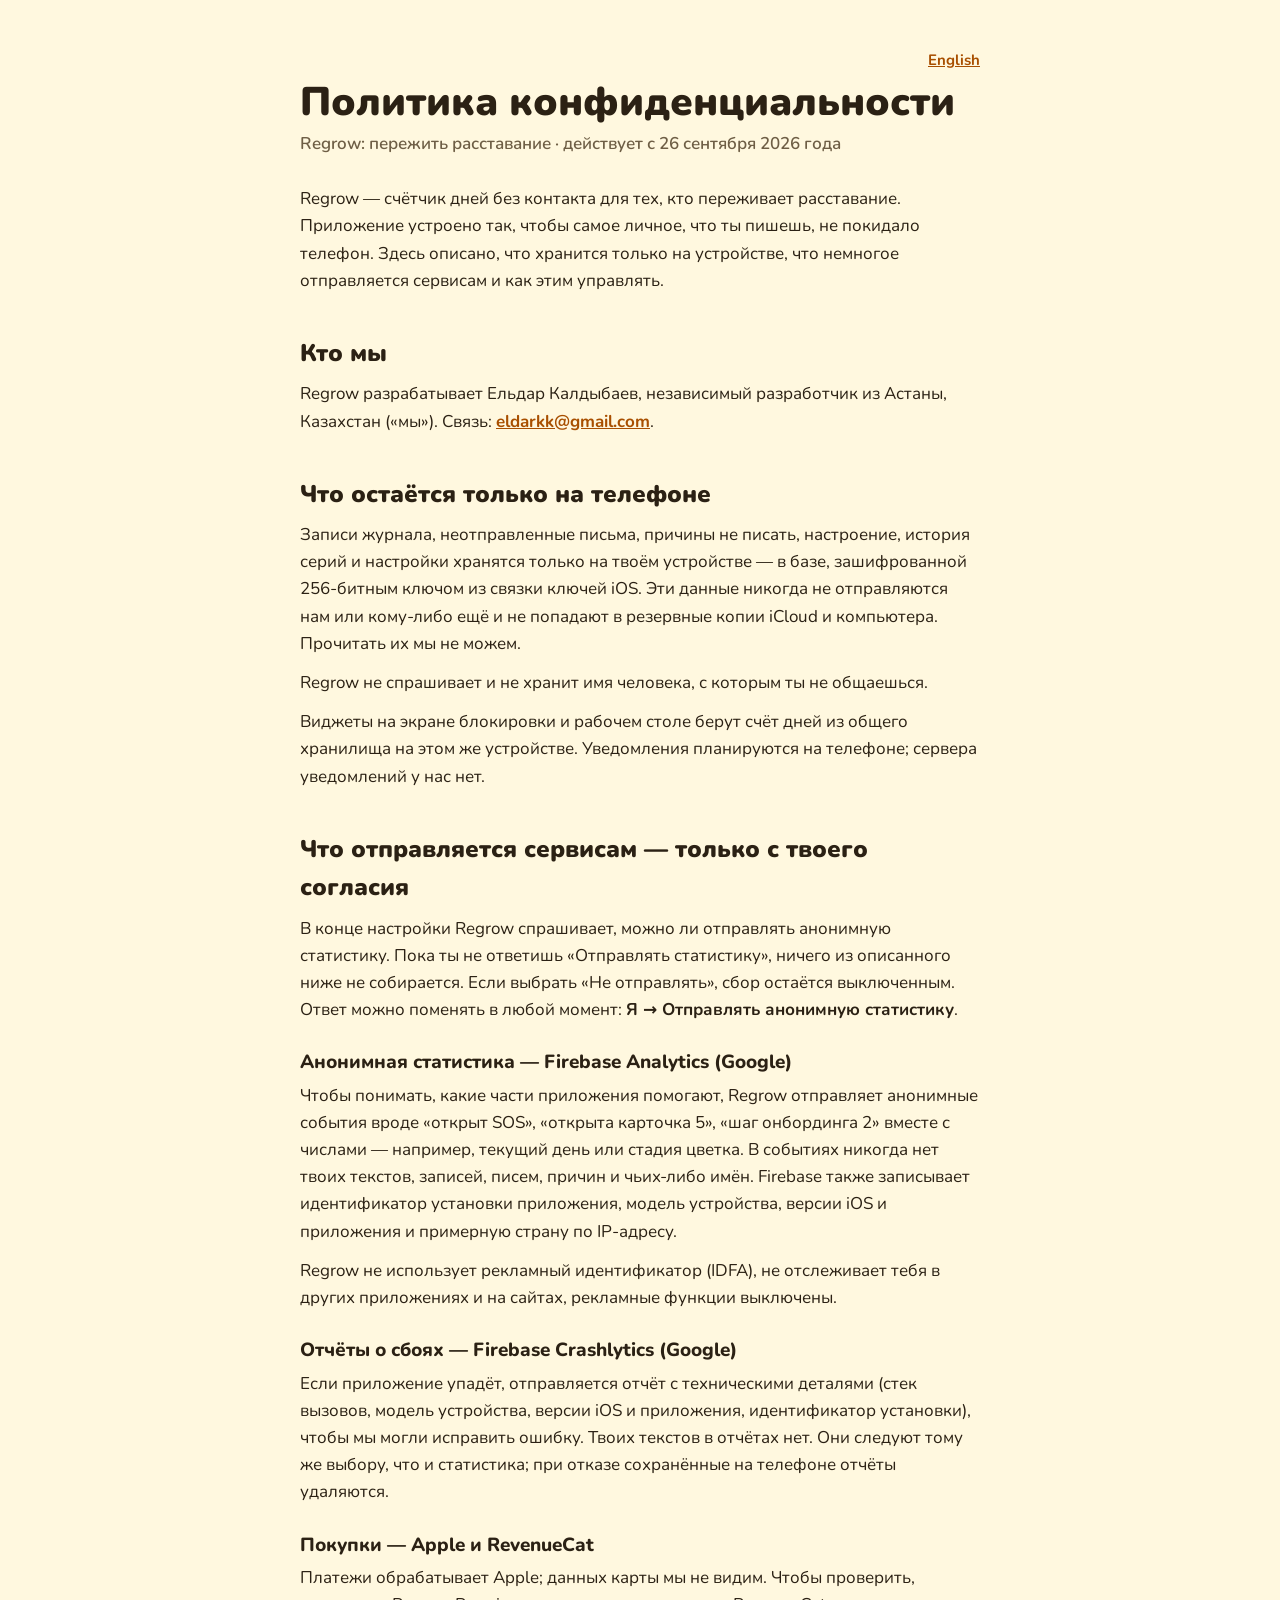
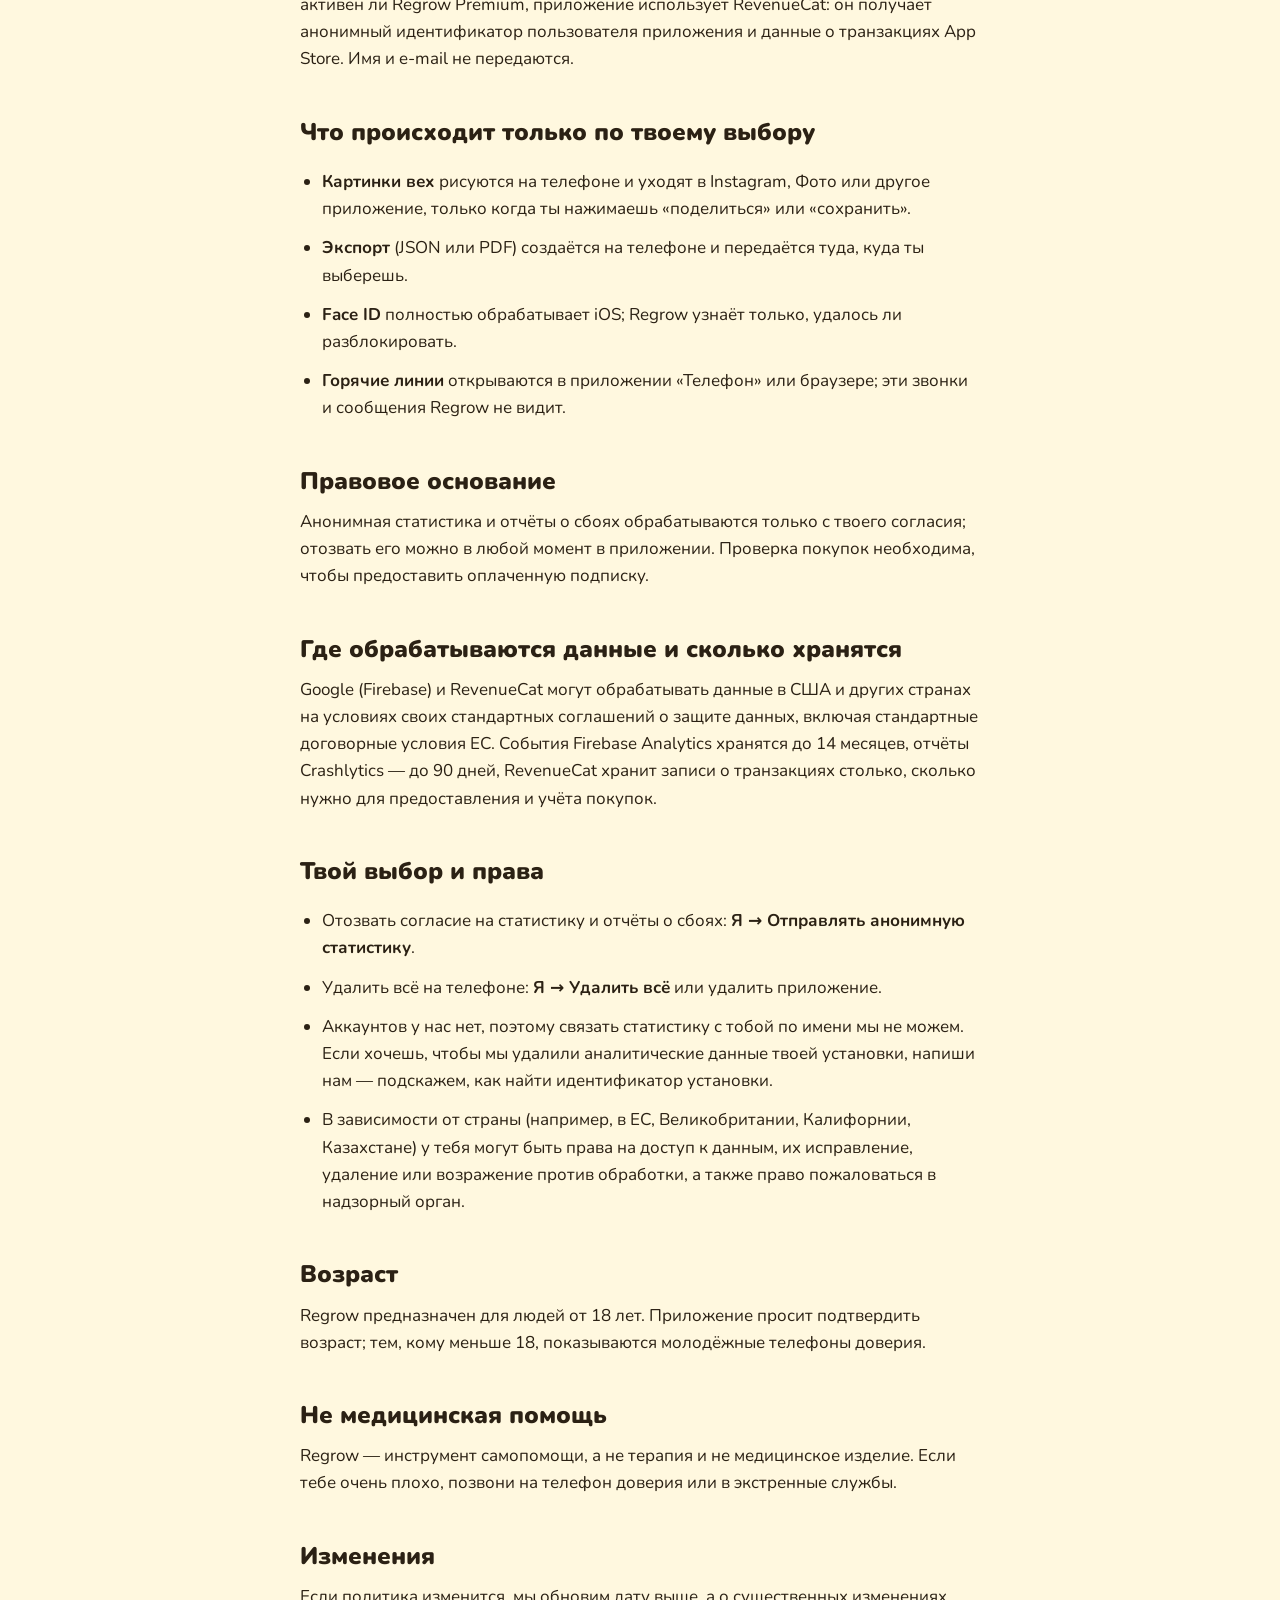
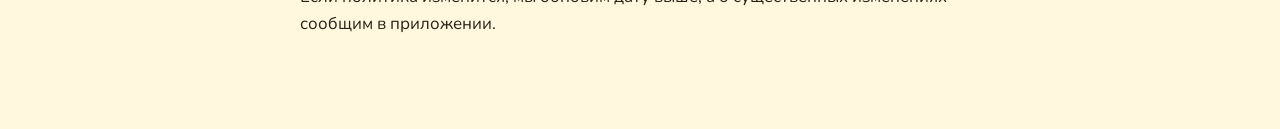
==== privacy-ru.html @ fa697f2e "Regrow: privacy policy and support pages Co-Authored-By: Claude Opus 5.5 <noreply@anthropic.com>" ====
<!doctype html>
<html lang="ru">
<head>
<meta charset="utf-8">
<meta name="viewport" content="width=device-width, initial-scale=1">
<title>Regrow — Политика конфиденциальности</title>
<link rel="stylesheet" href="style.css">
</head>
<body>
<main>
<p class="lang"><a href="privacy.html">English</a></p>
<h1>Политика конфиденциальности</h1>
<p class="meta">Regrow: пережить расставание · действует с 26 сентября 2026 года</p>

<p>Regrow — счётчик дней без контакта для тех, кто переживает расставание. Приложение устроено так, чтобы самое личное, что ты пишешь, не покидало телефон. Здесь описано, что хранится только на устройстве, что немногое отправляется сервисам и как этим управлять.</p>

<h2>Кто мы</h2>
<p>Regrow разрабатывает Ельдар Калдыбаев, независимый разработчик из Астаны, Казахстан («мы»). Связь: <a href="mailto:eldarkk@gmail.com">eldarkk@gmail.com</a>.</p>

<h2>Что остаётся только на телефоне</h2>
<p>Записи журнала, неотправленные письма, причины не писать, настроение, история серий и настройки хранятся только на твоём устройстве — в базе, зашифрованной 256-битным ключом из связки ключей iOS. Эти данные никогда не отправляются нам или кому-либо ещё и не попадают в резервные копии iCloud и компьютера. Прочитать их мы не можем.</p>
<p>Regrow не спрашивает и не хранит имя человека, с которым ты не общаешься.</p>
<p>Виджеты на экране блокировки и рабочем столе берут счёт дней из общего хранилища на этом же устройстве. Уведомления планируются на телефоне; сервера уведомлений у нас нет.</p>

<h2>Что отправляется сервисам — только с твоего согласия</h2>
<p>В конце настройки Regrow спрашивает, можно ли отправлять анонимную статистику. Пока ты не ответишь «Отправлять статистику», ничего из описанного ниже не собирается. Если выбрать «Не отправлять», сбор остаётся выключенным. Ответ можно поменять в любой момент: <em>Я → Отправлять анонимную статистику</em>.</p>
<h3>Анонимная статистика — Firebase Analytics (Google)</h3>
<p>Чтобы понимать, какие части приложения помогают, Regrow отправляет анонимные события вроде «открыт SOS», «открыта карточка 5», «шаг онбординга 2» вместе с числами — например, текущий день или стадия цветка. В событиях никогда нет твоих текстов, записей, писем, причин и чьих-либо имён. Firebase также записывает идентификатор установки приложения, модель устройства, версии iOS и приложения и примерную страну по IP-адресу.</p>
<p>Regrow не использует рекламный идентификатор (IDFA), не отслеживает тебя в других приложениях и на сайтах, рекламные функции выключены.</p>

<h3>Отчёты о сбоях — Firebase Crashlytics (Google)</h3>
<p>Если приложение упадёт, отправляется отчёт с техническими деталями (стек вызовов, модель устройства, версии iOS и приложения, идентификатор установки), чтобы мы могли исправить ошибку. Твоих текстов в отчётах нет. Они следуют тому же выбору, что и статистика; при отказе сохранённые на телефоне отчёты удаляются.</p>

<h3>Покупки — Apple и RevenueCat</h3>
<p>Платежи обрабатывает Apple; данных карты мы не видим. Чтобы проверить, активен ли Regrow Premium, приложение использует RevenueCat: он получает анонимный идентификатор пользователя приложения и данные о транзакциях App Store. Имя и e-mail не передаются.</p>

<h2>Что происходит только по твоему выбору</h2>
<ul>
<li><strong>Картинки вех</strong> рисуются на телефоне и уходят в Instagram, Фото или другое приложение, только когда ты нажимаешь «поделиться» или «сохранить».</li>
<li><strong>Экспорт</strong> (JSON или PDF) создаётся на телефоне и передаётся туда, куда ты выберешь.</li>
<li><strong>Face ID</strong> полностью обрабатывает iOS; Regrow узнаёт только, удалось ли разблокировать.</li>
<li><strong>Горячие линии</strong> открываются в приложении «Телефон» или браузере; эти звонки и сообщения Regrow не видит.</li>
</ul>

<h2>Правовое основание</h2>
<p>Анонимная статистика и отчёты о сбоях обрабатываются только с твоего согласия; отозвать его можно в любой момент в приложении. Проверка покупок необходима, чтобы предоставить оплаченную подписку.</p>

<h2>Где обрабатываются данные и сколько хранятся</h2>
<p>Google (Firebase) и RevenueCat могут обрабатывать данные в США и других странах на условиях своих стандартных соглашений о защите данных, включая стандартные договорные условия ЕС. События Firebase Analytics хранятся до 14 месяцев, отчёты Crashlytics — до 90 дней, RevenueCat хранит записи о транзакциях столько, сколько нужно для предоставления и учёта покупок.</p>

<h2>Твой выбор и права</h2>
<ul>
<li>Отозвать согласие на статистику и отчёты о сбоях: <em>Я → Отправлять анонимную статистику</em>.</li>
<li>Удалить всё на телефоне: <em>Я → Удалить всё</em> или удалить приложение.</li>
<li>Аккаунтов у нас нет, поэтому связать статистику с тобой по имени мы не можем. Если хочешь, чтобы мы удалили аналитические данные твоей установки, напиши нам — подскажем, как найти идентификатор установки.</li>
<li>В зависимости от страны (например, в ЕС, Великобритании, Калифорнии, Казахстане) у тебя могут быть права на доступ к данным, их исправление, удаление или возражение против обработки, а также право пожаловаться в надзорный орган.</li>
</ul>

<h2>Возраст</h2>
<p>Regrow предназначен для людей от 18 лет. Приложение просит подтвердить возраст; тем, кому меньше 18, показываются молодёжные телефоны доверия.</p>

<h2>Не медицинская помощь</h2>
<p>Regrow — инструмент самопомощи, а не терапия и не медицинское изделие. Если тебе очень плохо, позвони на телефон доверия или в экстренные службы.</p>

<h2>Изменения</h2>
<p>Если политика изменится, мы обновим дату выше, а о существенных изменениях сообщим в приложении.</p>
</main>
</body>
</html>
---- style.css ----
/* Страницы Regrow: палитра «Масло и мёд» (design/tokens.json). */
@import url('https://fonts.googleapis.com/css2?family=Nunito:wght@400;600;800;900&display=swap');

:root {
  --bg: #FFF8DF;
  --card: #FFFFFF;
  --tint: #FFEDB0;
  --line: #F0DFA8;
  --shadow: #EFD68A;
  --text: #2B2114;
  --muted: #6E5E45;
  --accent: #A84F00;
}

* { box-sizing: border-box; }

body {
  margin: 0;
  background: var(--bg);
  color: var(--text);
  font: 17px/1.6 'Nunito', system-ui, -apple-system, sans-serif;
  -webkit-font-smoothing: antialiased;
}

main {
  max-width: 720px;
  margin: 0 auto;
  padding: 48px 20px 80px;
}

h1 { font-weight: 900; font-size: 40px; line-height: 1.1; margin: 8px 0 6px; }
h2 { font-weight: 900; font-size: 24px; margin: 40px 0 8px; }
h3 { font-weight: 800; font-size: 19px; margin: 24px 0 4px; }
p, li { margin: 0 0 12px; }
ul { padding-left: 22px; }
a { color: var(--accent); font-weight: 700; }
em { font-style: normal; font-weight: 700; }

.meta { color: var(--muted); font-weight: 600; margin-bottom: 28px; }
.lang { text-align: right; margin: 0; font-size: 15px; }

.card {
  background: var(--card);
  border-radius: 24px;
  padding: 20px 22px;
  margin: 16px 0;
  box-shadow: 0 5px 0 var(--shadow);
}
.card h3 { margin-top: 0; }

.hero {
  display: flex; align-items: center; gap: 18px; margin-bottom: 8px;
}
.hero img { width: 76px; height: 76px; border-radius: 18px; box-shadow: 0 4px 0 var(--shadow); }

@media (max-width: 480px) {
  h1 { font-size: 32px; }
  main { padding-top: 32px; }
}
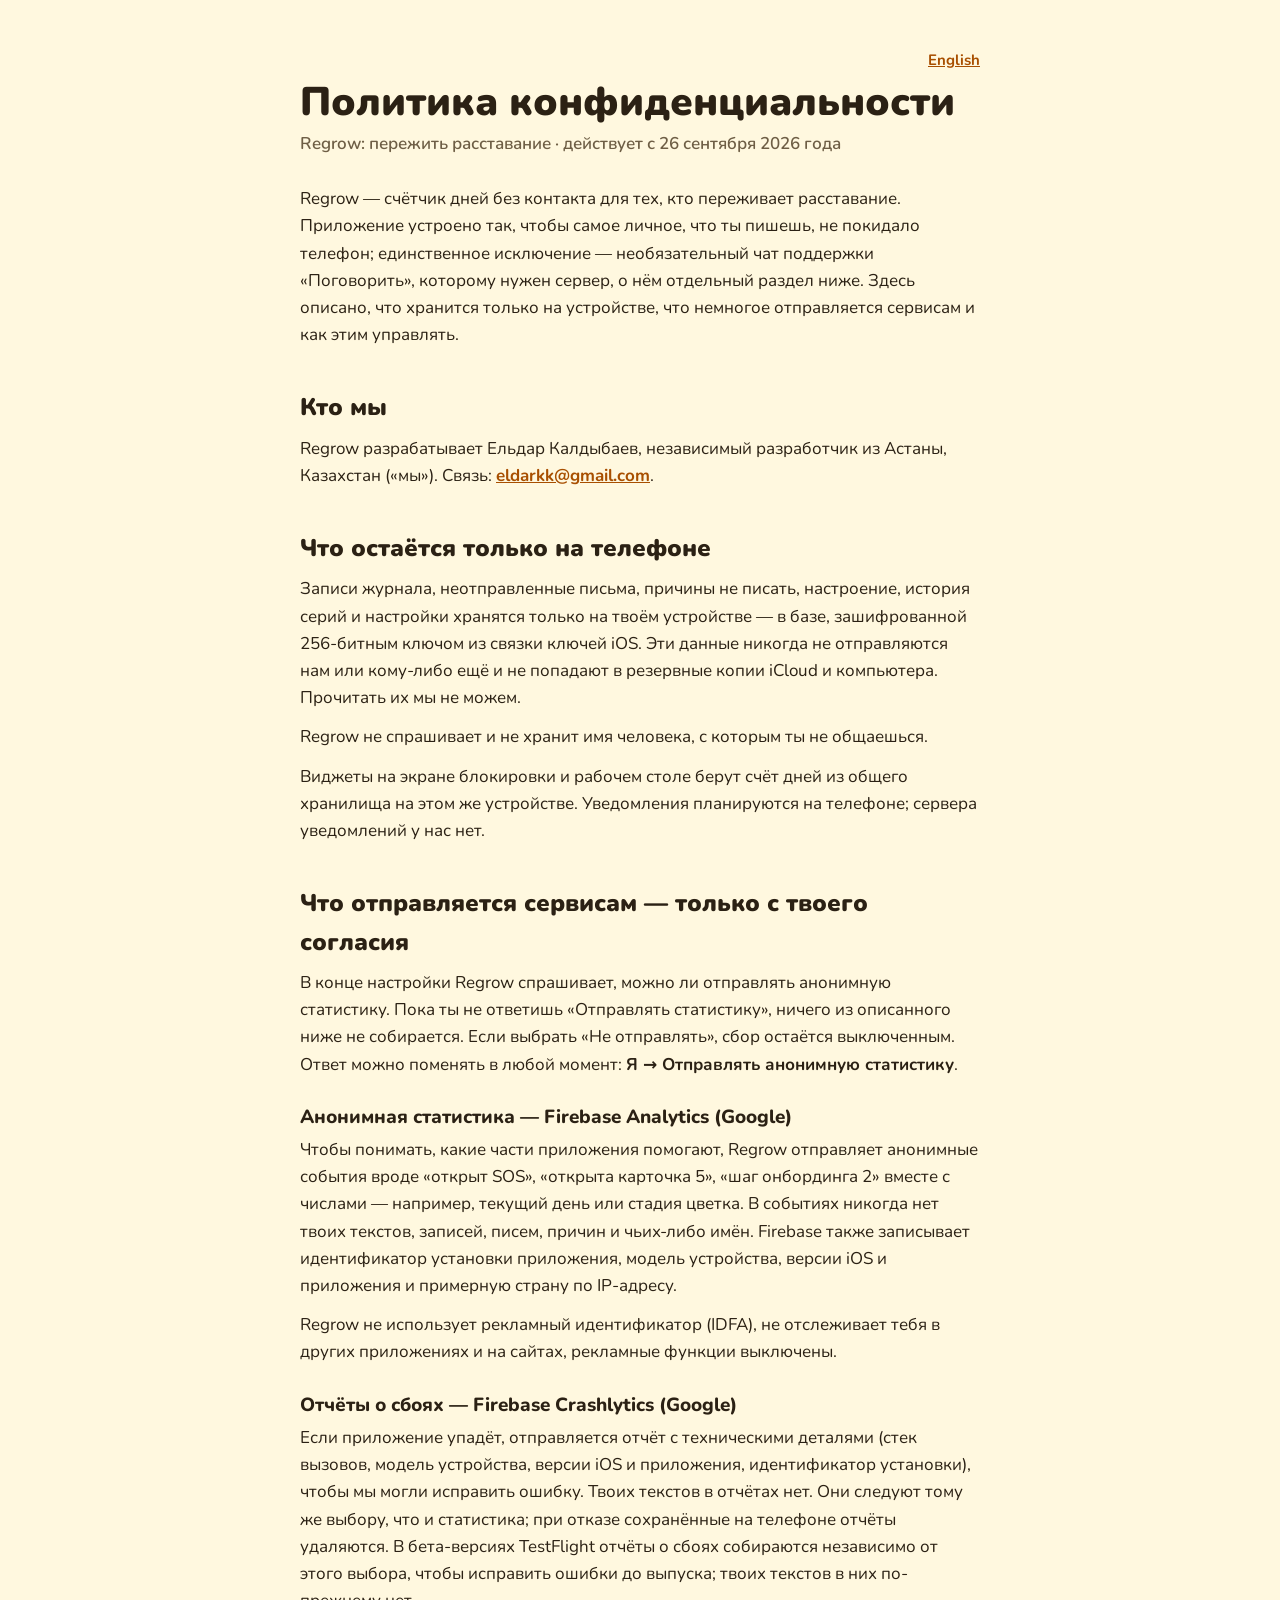
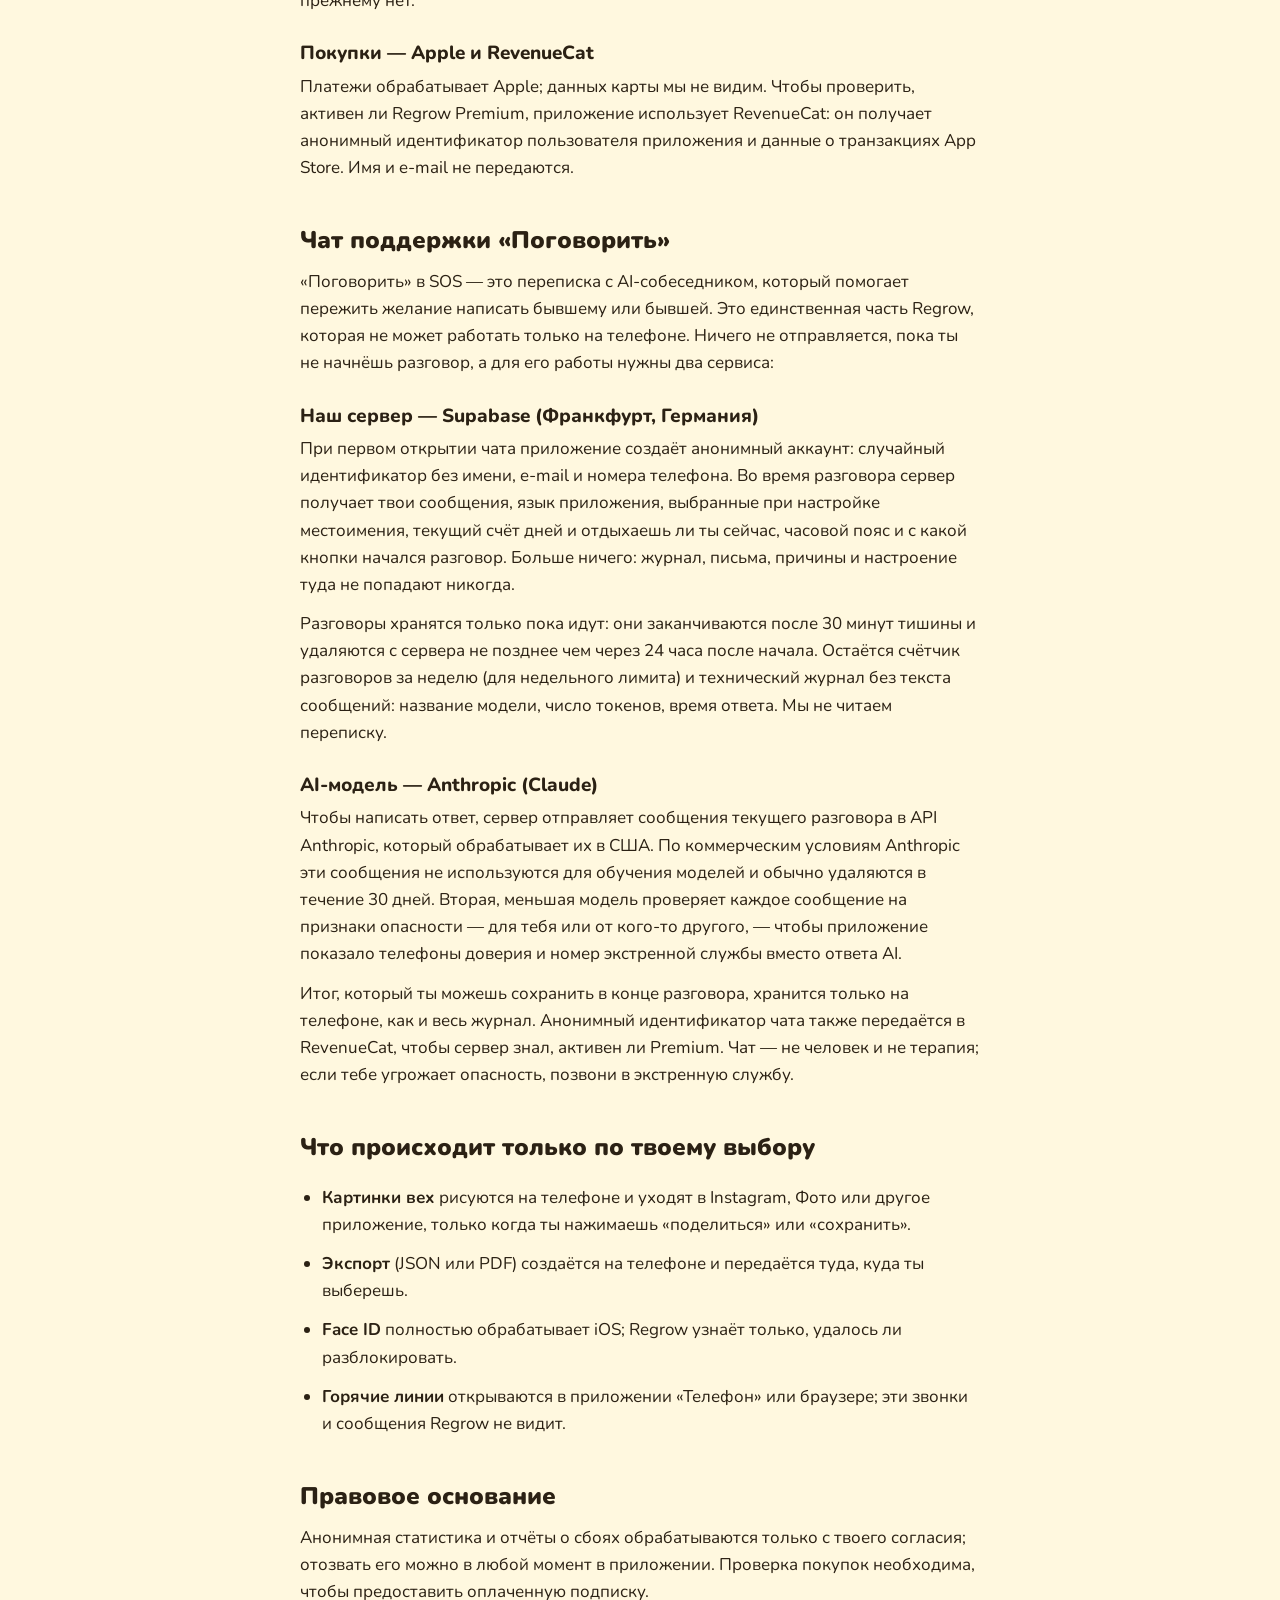
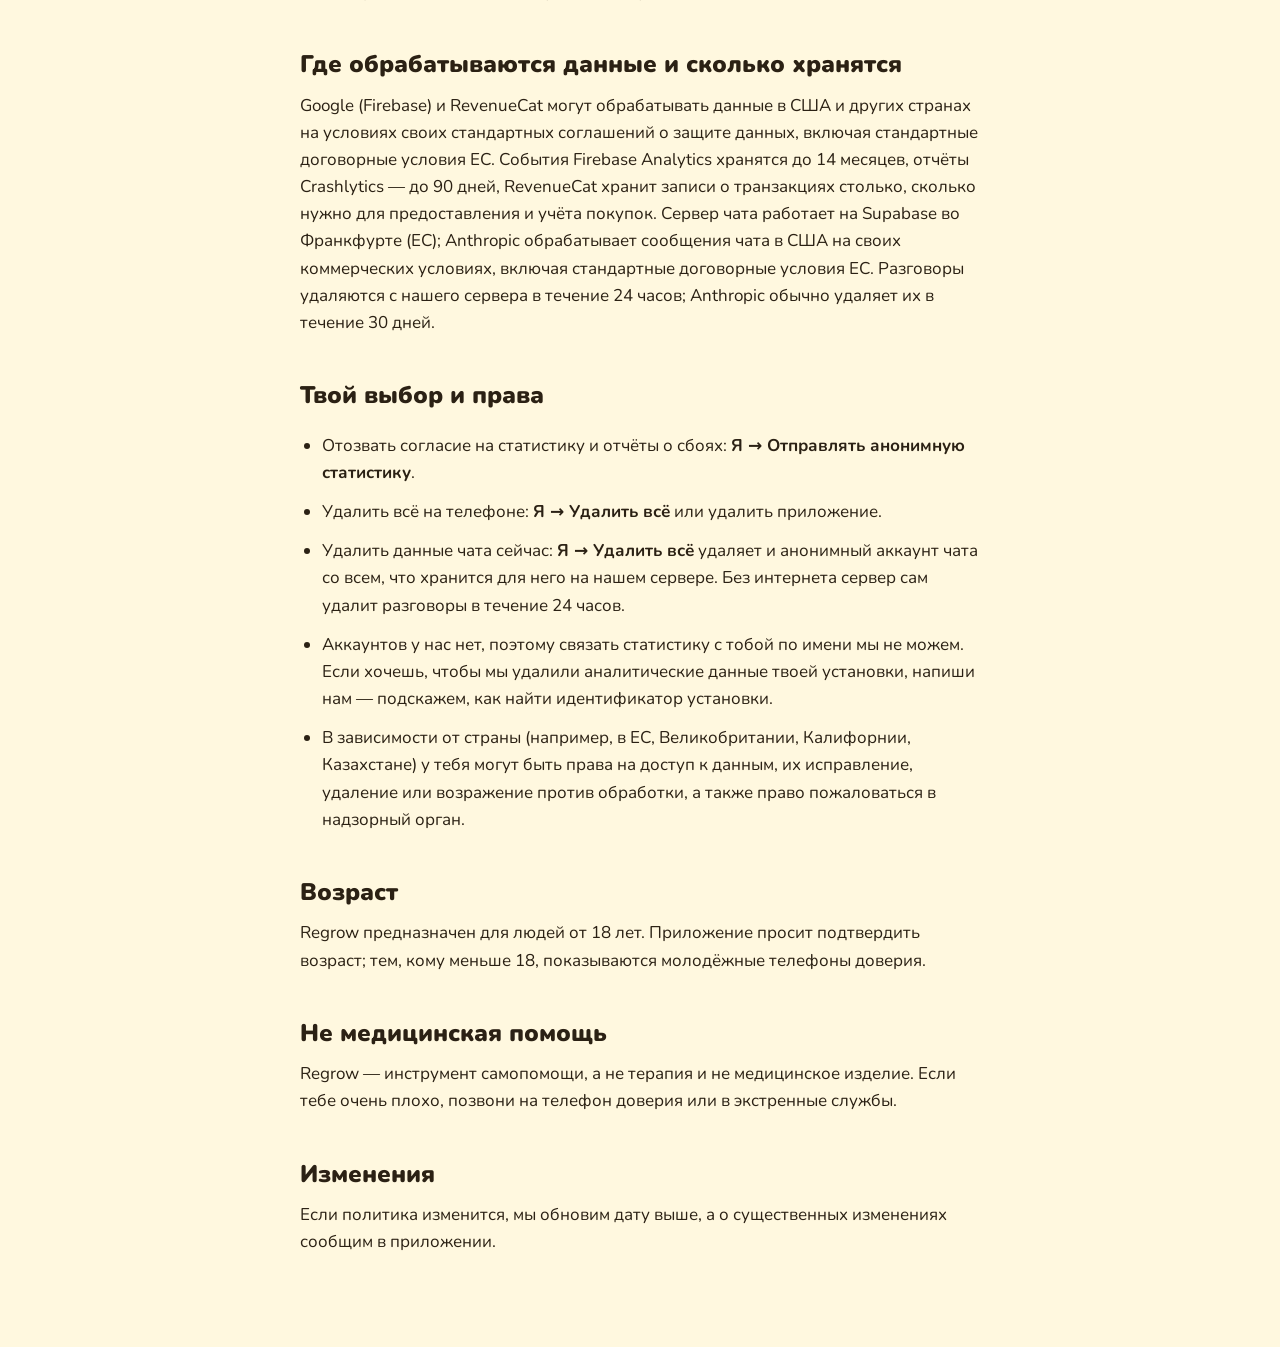
==== commit 79e30f72: "Privacy policy: support chat (Supabase, Anthropic), beta crash reports Co-Authored-By: Claude Fable " ====
--- a/privacy-ru.html
+++ b/privacy-ru.html
@@ -12,7 +12,7 @@
 <h1>Политика конфиденциальности</h1>
 <p class="meta">Regrow: пережить расставание · действует с 26 сентября 2026 года</p>
 
-<p>Regrow — счётчик дней без контакта для тех, кто переживает расставание. Приложение устроено так, чтобы самое личное, что ты пишешь, не покидало телефон. Здесь описано, что хранится только на устройстве, что немногое отправляется сервисам и как этим управлять.</p>
+<p>Regrow — счётчик дней без контакта для тех, кто переживает расставание. Приложение устроено так, чтобы самое личное, что ты пишешь, не покидало телефон; единственное исключение — необязательный чат поддержки «Поговорить», которому нужен сервер, о нём отдельный раздел ниже. Здесь описано, что хранится только на устройстве, что немногое отправляется сервисам и как этим управлять.</p>
 
 <h2>Кто мы</h2>
 <p>Regrow разрабатывает Ельдар Калдыбаев, независимый разработчик из Астаны, Казахстан («мы»). Связь: <a href="mailto:eldarkk@gmail.com">eldarkk@gmail.com</a>.</p>
@@ -29,10 +29,19 @@
 <p>Regrow не использует рекламный идентификатор (IDFA), не отслеживает тебя в других приложениях и на сайтах, рекламные функции выключены.</p>
 
 <h3>Отчёты о сбоях — Firebase Crashlytics (Google)</h3>
-<p>Если приложение упадёт, отправляется отчёт с техническими деталями (стек вызовов, модель устройства, версии iOS и приложения, идентификатор установки), чтобы мы могли исправить ошибку. Твоих текстов в отчётах нет. Они следуют тому же выбору, что и статистика; при отказе сохранённые на телефоне отчёты удаляются.</p>
+<p>Если приложение упадёт, отправляется отчёт с техническими деталями (стек вызовов, модель устройства, версии iOS и приложения, идентификатор установки), чтобы мы могли исправить ошибку. Твоих текстов в отчётах нет. Они следуют тому же выбору, что и статистика; при отказе сохранённые на телефоне отчёты удаляются. В бета-версиях TestFlight отчёты о сбоях собираются независимо от этого выбора, чтобы исправить ошибки до выпуска; твоих текстов в них по-прежнему нет.</p>
 
 <h3>Покупки — Apple и RevenueCat</h3>
 <p>Платежи обрабатывает Apple; данных карты мы не видим. Чтобы проверить, активен ли Regrow Premium, приложение использует RevenueCat: он получает анонимный идентификатор пользователя приложения и данные о транзакциях App Store. Имя и e-mail не передаются.</p>
+
+<h2>Чат поддержки «Поговорить»</h2>
+<p>«Поговорить» в SOS — это переписка с AI-собеседником, который помогает пережить желание написать бывшему или бывшей. Это единственная часть Regrow, которая не может работать только на телефоне. Ничего не отправляется, пока ты не начнёшь разговор, а для его работы нужны два сервиса:</p>
+<h3>Наш сервер — Supabase (Франкфурт, Германия)</h3>
+<p>При первом открытии чата приложение создаёт анонимный аккаунт: случайный идентификатор без имени, e-mail и номера телефона. Во время разговора сервер получает твои сообщения, язык приложения, выбранные при настройке местоимения, текущий счёт дней и отдыхаешь ли ты сейчас, часовой пояс и с какой кнопки начался разговор. Больше ничего: журнал, письма, причины и настроение туда не попадают никогда.</p>
+<p>Разговоры хранятся только пока идут: они заканчиваются после 30 минут тишины и удаляются с сервера не позднее чем через 24 часа после начала. Остаётся счётчик разговоров за неделю (для недельного лимита) и технический журнал без текста сообщений: название модели, число токенов, время ответа. Мы не читаем переписку.</p>
+<h3>AI-модель — Anthropic (Claude)</h3>
+<p>Чтобы написать ответ, сервер отправляет сообщения текущего разговора в API Anthropic, который обрабатывает их в США. По коммерческим условиям Anthropic эти сообщения не используются для обучения моделей и обычно удаляются в течение 30 дней. Вторая, меньшая модель проверяет каждое сообщение на признаки опасности — для тебя или от кого-то другого, — чтобы приложение показало телефоны доверия и номер экстренной службы вместо ответа AI.</p>
+<p>Итог, который ты можешь сохранить в конце разговора, хранится только на телефоне, как и весь журнал. Анонимный идентификатор чата также передаётся в RevenueCat, чтобы сервер знал, активен ли Premium. Чат — не человек и не терапия; если тебе угрожает опасность, позвони в экстренную службу.</p>
 
 <h2>Что происходит только по твоему выбору</h2>
 <ul>
@@ -46,12 +55,13 @@
 <p>Анонимная статистика и отчёты о сбоях обрабатываются только с твоего согласия; отозвать его можно в любой момент в приложении. Проверка покупок необходима, чтобы предоставить оплаченную подписку.</p>
 
 <h2>Где обрабатываются данные и сколько хранятся</h2>
-<p>Google (Firebase) и RevenueCat могут обрабатывать данные в США и других странах на условиях своих стандартных соглашений о защите данных, включая стандартные договорные условия ЕС. События Firebase Analytics хранятся до 14 месяцев, отчёты Crashlytics — до 90 дней, RevenueCat хранит записи о транзакциях столько, сколько нужно для предоставления и учёта покупок.</p>
+<p>Google (Firebase) и RevenueCat могут обрабатывать данные в США и других странах на условиях своих стандартных соглашений о защите данных, включая стандартные договорные условия ЕС. События Firebase Analytics хранятся до 14 месяцев, отчёты Crashlytics — до 90 дней, RevenueCat хранит записи о транзакциях столько, сколько нужно для предоставления и учёта покупок. Сервер чата работает на Supabase во Франкфурте (ЕС); Anthropic обрабатывает сообщения чата в США на своих коммерческих условиях, включая стандартные договорные условия ЕС. Разговоры удаляются с нашего сервера в течение 24 часов; Anthropic обычно удаляет их в течение 30 дней.</p>
 
 <h2>Твой выбор и права</h2>
 <ul>
 <li>Отозвать согласие на статистику и отчёты о сбоях: <em>Я → Отправлять анонимную статистику</em>.</li>
 <li>Удалить всё на телефоне: <em>Я → Удалить всё</em> или удалить приложение.</li>
+<li>Удалить данные чата сейчас: <em>Я → Удалить всё</em> удаляет и анонимный аккаунт чата со всем, что хранится для него на нашем сервере. Без интернета сервер сам удалит разговоры в течение 24 часов.</li>
 <li>Аккаунтов у нас нет, поэтому связать статистику с тобой по имени мы не можем. Если хочешь, чтобы мы удалили аналитические данные твоей установки, напиши нам — подскажем, как найти идентификатор установки.</li>
 <li>В зависимости от страны (например, в ЕС, Великобритании, Калифорнии, Казахстане) у тебя могут быть права на доступ к данным, их исправление, удаление или возражение против обработки, а также право пожаловаться в надзорный орган.</li>
 </ul>
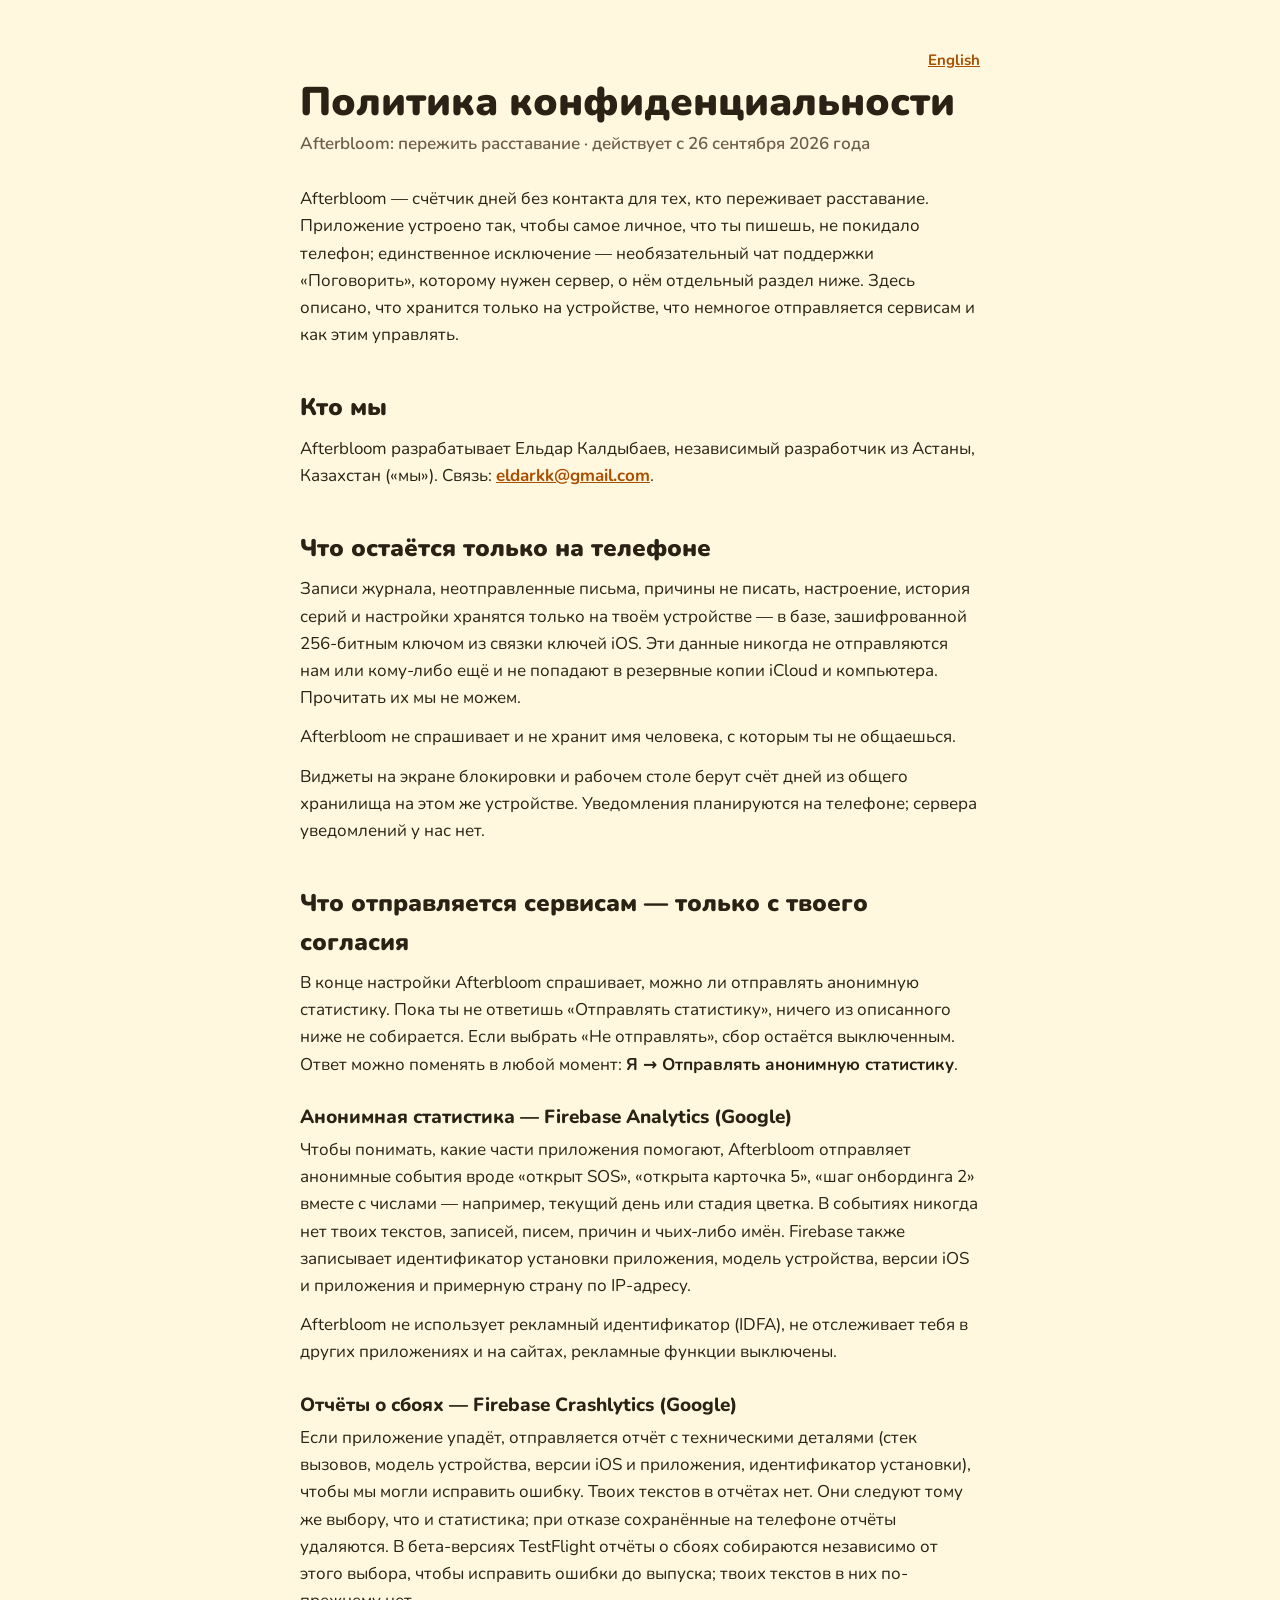
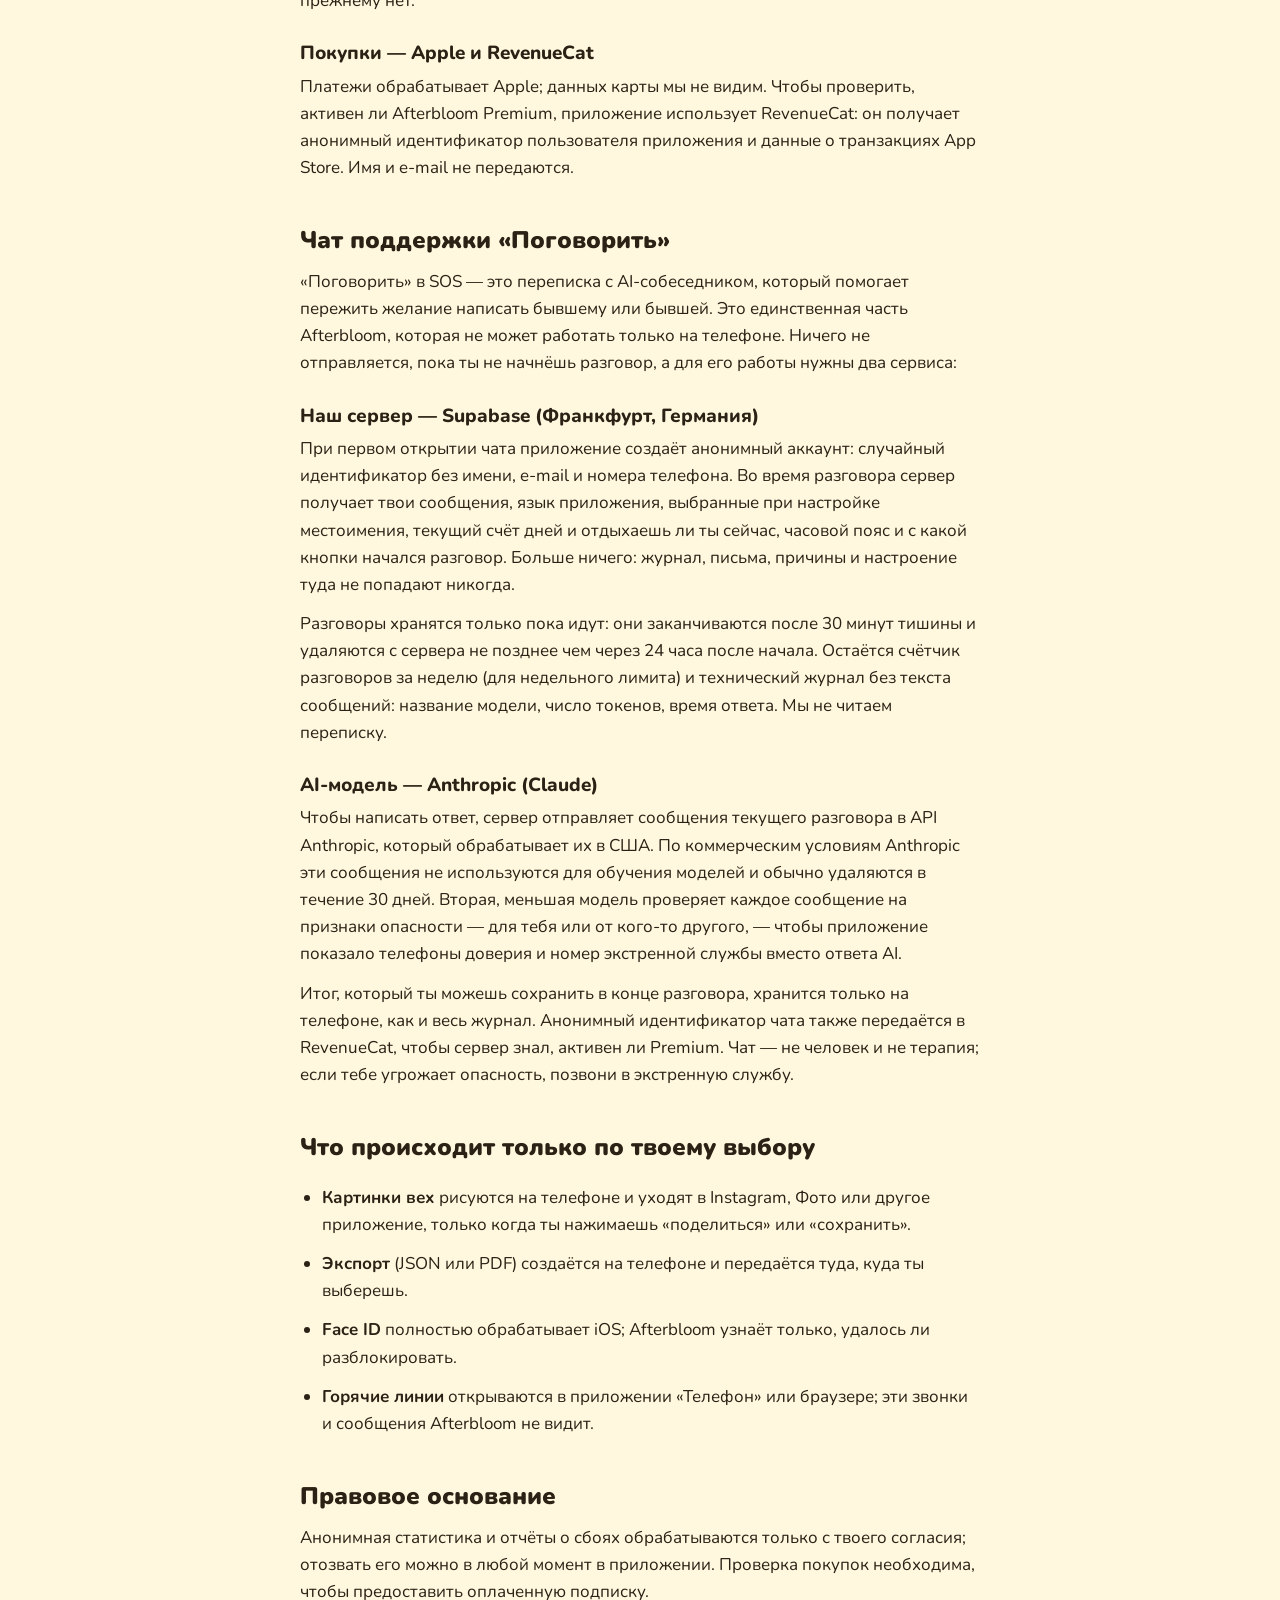
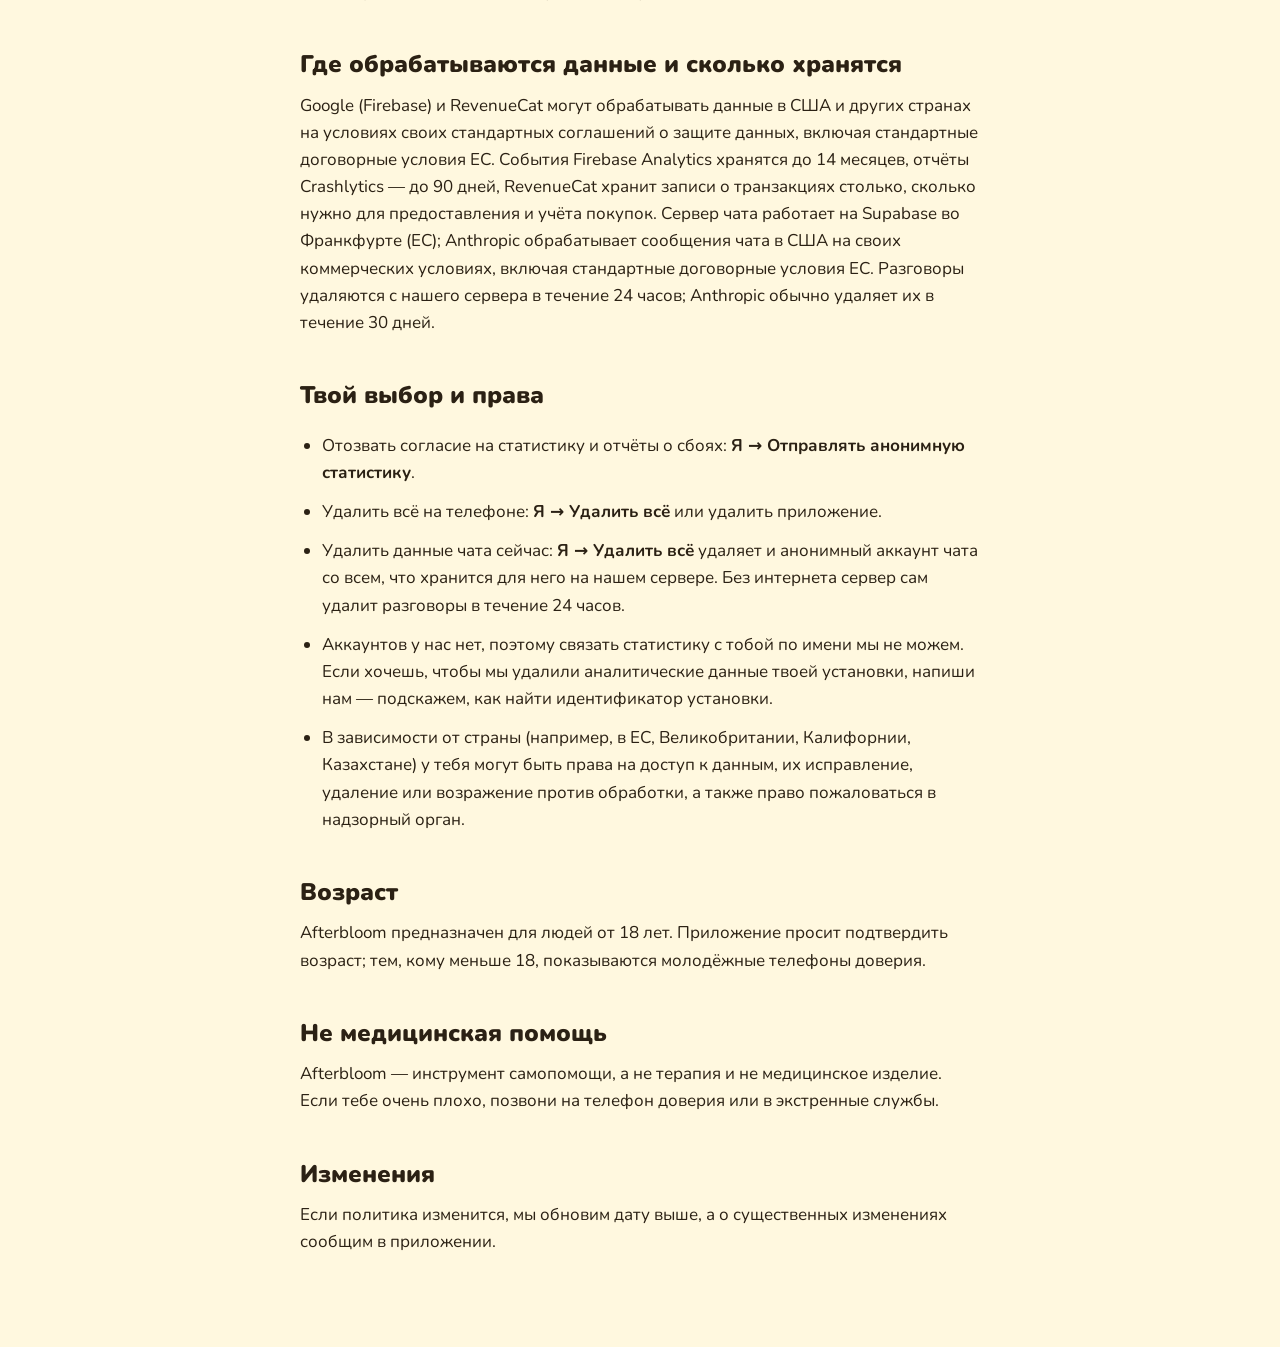
==== commit 024bce86: "Rename Regrow to Afterbloom Co-Authored-By: Claude Opus 5.5 <noreply@anthropic.com>" ====
--- a/privacy-ru.html
+++ b/privacy-ru.html
@@ -3,39 +3,39 @@
 <head>
 <meta charset="utf-8">
 <meta name="viewport" content="width=device-width, initial-scale=1">
-<title>Regrow — Политика конфиденциальности</title>
+<title>Afterbloom — Политика конфиденциальности</title>
 <link rel="stylesheet" href="style.css">
 </head>
 <body>
 <main>
 <p class="lang"><a href="privacy.html">English</a></p>
 <h1>Политика конфиденциальности</h1>
-<p class="meta">Regrow: пережить расставание · действует с 26 сентября 2026 года</p>
+<p class="meta">Afterbloom: пережить расставание · действует с 26 сентября 2026 года</p>
 
-<p>Regrow — счётчик дней без контакта для тех, кто переживает расставание. Приложение устроено так, чтобы самое личное, что ты пишешь, не покидало телефон; единственное исключение — необязательный чат поддержки «Поговорить», которому нужен сервер, о нём отдельный раздел ниже. Здесь описано, что хранится только на устройстве, что немногое отправляется сервисам и как этим управлять.</p>
+<p>Afterbloom — счётчик дней без контакта для тех, кто переживает расставание. Приложение устроено так, чтобы самое личное, что ты пишешь, не покидало телефон; единственное исключение — необязательный чат поддержки «Поговорить», которому нужен сервер, о нём отдельный раздел ниже. Здесь описано, что хранится только на устройстве, что немногое отправляется сервисам и как этим управлять.</p>
 
 <h2>Кто мы</h2>
-<p>Regrow разрабатывает Ельдар Калдыбаев, независимый разработчик из Астаны, Казахстан («мы»). Связь: <a href="mailto:eldarkk@gmail.com">eldarkk@gmail.com</a>.</p>
+<p>Afterbloom разрабатывает Ельдар Калдыбаев, независимый разработчик из Астаны, Казахстан («мы»). Связь: <a href="mailto:eldarkk@gmail.com">eldarkk@gmail.com</a>.</p>
 
 <h2>Что остаётся только на телефоне</h2>
 <p>Записи журнала, неотправленные письма, причины не писать, настроение, история серий и настройки хранятся только на твоём устройстве — в базе, зашифрованной 256-битным ключом из связки ключей iOS. Эти данные никогда не отправляются нам или кому-либо ещё и не попадают в резервные копии iCloud и компьютера. Прочитать их мы не можем.</p>
-<p>Regrow не спрашивает и не хранит имя человека, с которым ты не общаешься.</p>
+<p>Afterbloom не спрашивает и не хранит имя человека, с которым ты не общаешься.</p>
 <p>Виджеты на экране блокировки и рабочем столе берут счёт дней из общего хранилища на этом же устройстве. Уведомления планируются на телефоне; сервера уведомлений у нас нет.</p>
 
 <h2>Что отправляется сервисам — только с твоего согласия</h2>
-<p>В конце настройки Regrow спрашивает, можно ли отправлять анонимную статистику. Пока ты не ответишь «Отправлять статистику», ничего из описанного ниже не собирается. Если выбрать «Не отправлять», сбор остаётся выключенным. Ответ можно поменять в любой момент: <em>Я → Отправлять анонимную статистику</em>.</p>
+<p>В конце настройки Afterbloom спрашивает, можно ли отправлять анонимную статистику. Пока ты не ответишь «Отправлять статистику», ничего из описанного ниже не собирается. Если выбрать «Не отправлять», сбор остаётся выключенным. Ответ можно поменять в любой момент: <em>Я → Отправлять анонимную статистику</em>.</p>
 <h3>Анонимная статистика — Firebase Analytics (Google)</h3>
-<p>Чтобы понимать, какие части приложения помогают, Regrow отправляет анонимные события вроде «открыт SOS», «открыта карточка 5», «шаг онбординга 2» вместе с числами — например, текущий день или стадия цветка. В событиях никогда нет твоих текстов, записей, писем, причин и чьих-либо имён. Firebase также записывает идентификатор установки приложения, модель устройства, версии iOS и приложения и примерную страну по IP-адресу.</p>
-<p>Regrow не использует рекламный идентификатор (IDFA), не отслеживает тебя в других приложениях и на сайтах, рекламные функции выключены.</p>
+<p>Чтобы понимать, какие части приложения помогают, Afterbloom отправляет анонимные события вроде «открыт SOS», «открыта карточка 5», «шаг онбординга 2» вместе с числами — например, текущий день или стадия цветка. В событиях никогда нет твоих текстов, записей, писем, причин и чьих-либо имён. Firebase также записывает идентификатор установки приложения, модель устройства, версии iOS и приложения и примерную страну по IP-адресу.</p>
+<p>Afterbloom не использует рекламный идентификатор (IDFA), не отслеживает тебя в других приложениях и на сайтах, рекламные функции выключены.</p>
 
 <h3>Отчёты о сбоях — Firebase Crashlytics (Google)</h3>
 <p>Если приложение упадёт, отправляется отчёт с техническими деталями (стек вызовов, модель устройства, версии iOS и приложения, идентификатор установки), чтобы мы могли исправить ошибку. Твоих текстов в отчётах нет. Они следуют тому же выбору, что и статистика; при отказе сохранённые на телефоне отчёты удаляются. В бета-версиях TestFlight отчёты о сбоях собираются независимо от этого выбора, чтобы исправить ошибки до выпуска; твоих текстов в них по-прежнему нет.</p>
 
 <h3>Покупки — Apple и RevenueCat</h3>
-<p>Платежи обрабатывает Apple; данных карты мы не видим. Чтобы проверить, активен ли Regrow Premium, приложение использует RevenueCat: он получает анонимный идентификатор пользователя приложения и данные о транзакциях App Store. Имя и e-mail не передаются.</p>
+<p>Платежи обрабатывает Apple; данных карты мы не видим. Чтобы проверить, активен ли Afterbloom Premium, приложение использует RevenueCat: он получает анонимный идентификатор пользователя приложения и данные о транзакциях App Store. Имя и e-mail не передаются.</p>
 
 <h2>Чат поддержки «Поговорить»</h2>
-<p>«Поговорить» в SOS — это переписка с AI-собеседником, который помогает пережить желание написать бывшему или бывшей. Это единственная часть Regrow, которая не может работать только на телефоне. Ничего не отправляется, пока ты не начнёшь разговор, а для его работы нужны два сервиса:</p>
+<p>«Поговорить» в SOS — это переписка с AI-собеседником, который помогает пережить желание написать бывшему или бывшей. Это единственная часть Afterbloom, которая не может работать только на телефоне. Ничего не отправляется, пока ты не начнёшь разговор, а для его работы нужны два сервиса:</p>
 <h3>Наш сервер — Supabase (Франкфурт, Германия)</h3>
 <p>При первом открытии чата приложение создаёт анонимный аккаунт: случайный идентификатор без имени, e-mail и номера телефона. Во время разговора сервер получает твои сообщения, язык приложения, выбранные при настройке местоимения, текущий счёт дней и отдыхаешь ли ты сейчас, часовой пояс и с какой кнопки начался разговор. Больше ничего: журнал, письма, причины и настроение туда не попадают никогда.</p>
 <p>Разговоры хранятся только пока идут: они заканчиваются после 30 минут тишины и удаляются с сервера не позднее чем через 24 часа после начала. Остаётся счётчик разговоров за неделю (для недельного лимита) и технический журнал без текста сообщений: название модели, число токенов, время ответа. Мы не читаем переписку.</p>
@@ -47,8 +47,8 @@
 <ul>
 <li><strong>Картинки вех</strong> рисуются на телефоне и уходят в Instagram, Фото или другое приложение, только когда ты нажимаешь «поделиться» или «сохранить».</li>
 <li><strong>Экспорт</strong> (JSON или PDF) создаётся на телефоне и передаётся туда, куда ты выберешь.</li>
-<li><strong>Face ID</strong> полностью обрабатывает iOS; Regrow узнаёт только, удалось ли разблокировать.</li>
-<li><strong>Горячие линии</strong> открываются в приложении «Телефон» или браузере; эти звонки и сообщения Regrow не видит.</li>
+<li><strong>Face ID</strong> полностью обрабатывает iOS; Afterbloom узнаёт только, удалось ли разблокировать.</li>
+<li><strong>Горячие линии</strong> открываются в приложении «Телефон» или браузере; эти звонки и сообщения Afterbloom не видит.</li>
 </ul>
 
 <h2>Правовое основание</h2>
@@ -67,10 +67,10 @@
 </ul>
 
 <h2>Возраст</h2>
-<p>Regrow предназначен для людей от 18 лет. Приложение просит подтвердить возраст; тем, кому меньше 18, показываются молодёжные телефоны доверия.</p>
+<p>Afterbloom предназначен для людей от 18 лет. Приложение просит подтвердить возраст; тем, кому меньше 18, показываются молодёжные телефоны доверия.</p>
 
 <h2>Не медицинская помощь</h2>
-<p>Regrow — инструмент самопомощи, а не терапия и не медицинское изделие. Если тебе очень плохо, позвони на телефон доверия или в экстренные службы.</p>
+<p>Afterbloom — инструмент самопомощи, а не терапия и не медицинское изделие. Если тебе очень плохо, позвони на телефон доверия или в экстренные службы.</p>
 
 <h2>Изменения</h2>
 <p>Если политика изменится, мы обновим дату выше, а о существенных изменениях сообщим в приложении.</p>
--- a/style.css
+++ b/style.css
@@ -1,4 +1,4 @@
-/* Страницы Regrow: палитра «Масло и мёд» (design/tokens.json). */
+/* Страницы Afterbloom: палитра «Масло и мёд» (design/tokens.json). */
 @import url('https://fonts.googleapis.com/css2?family=Nunito:wght@400;600;800;900&display=swap');
 
 :root {
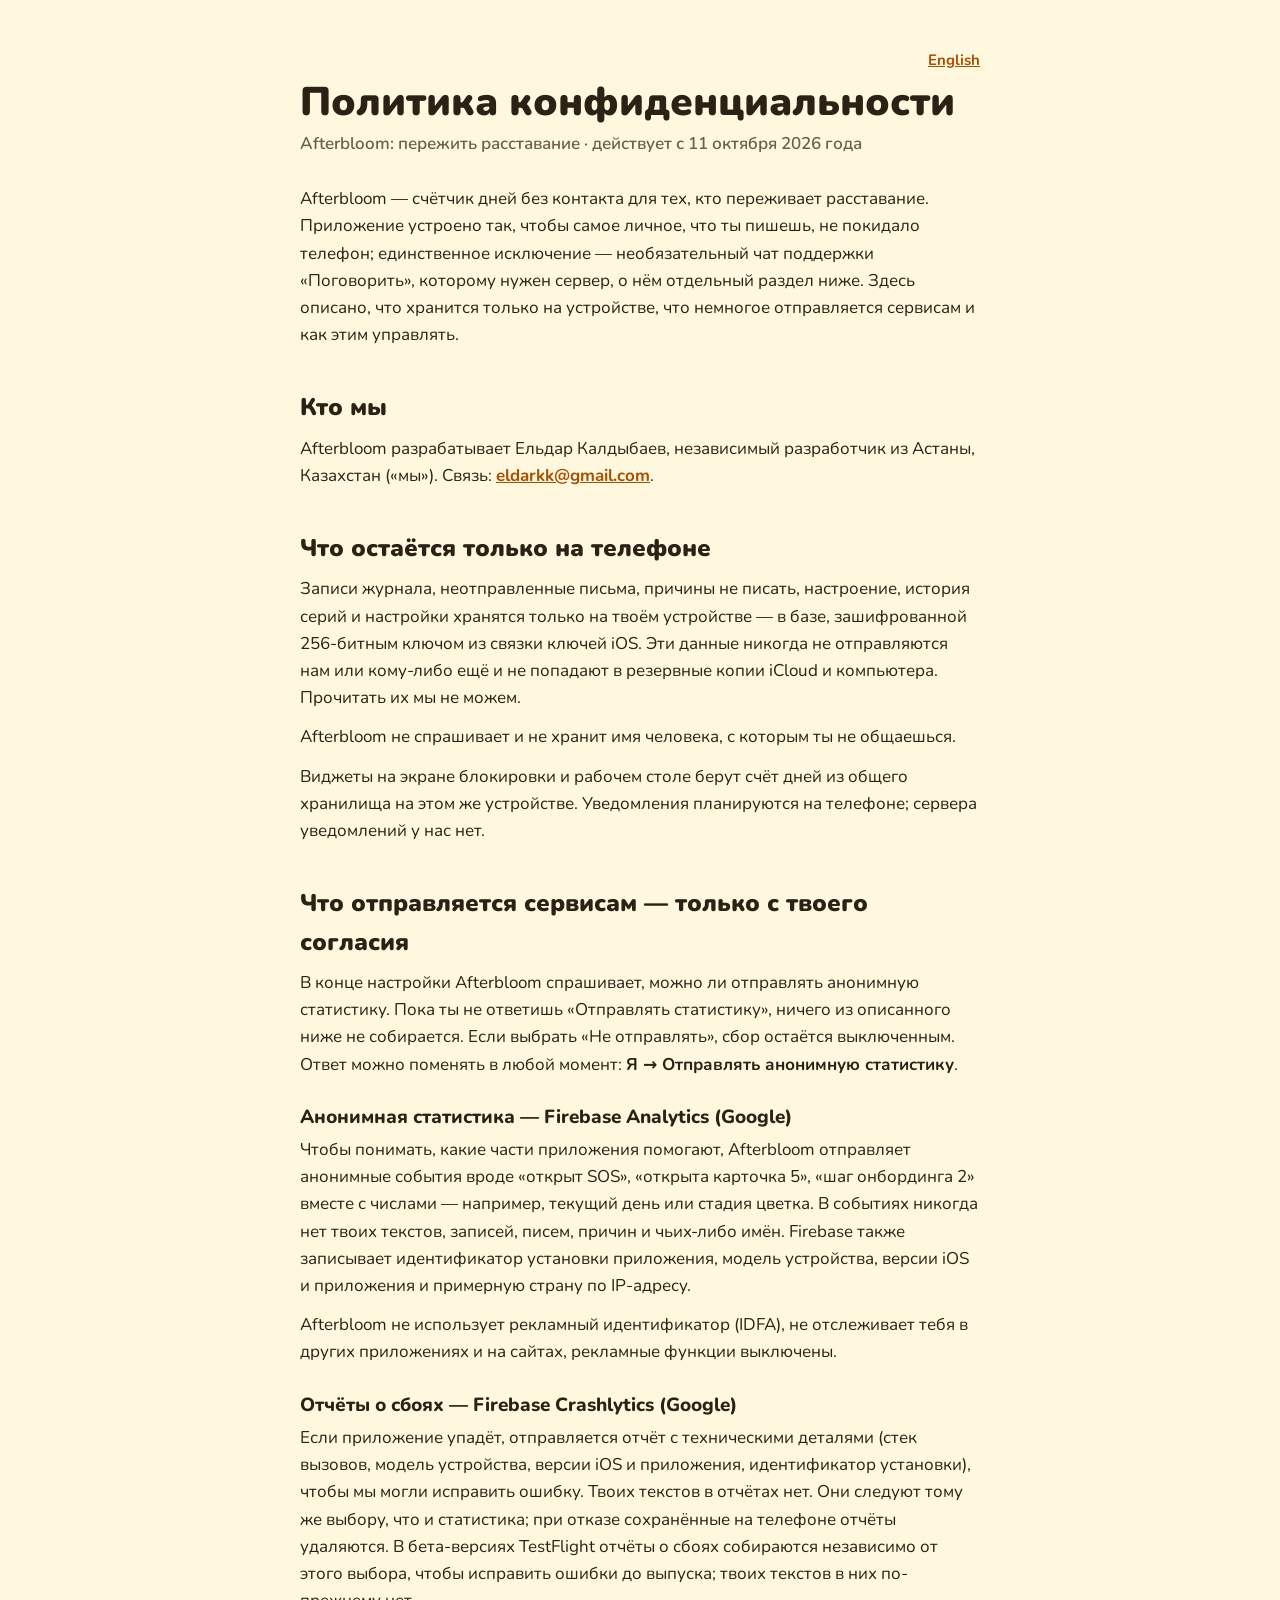
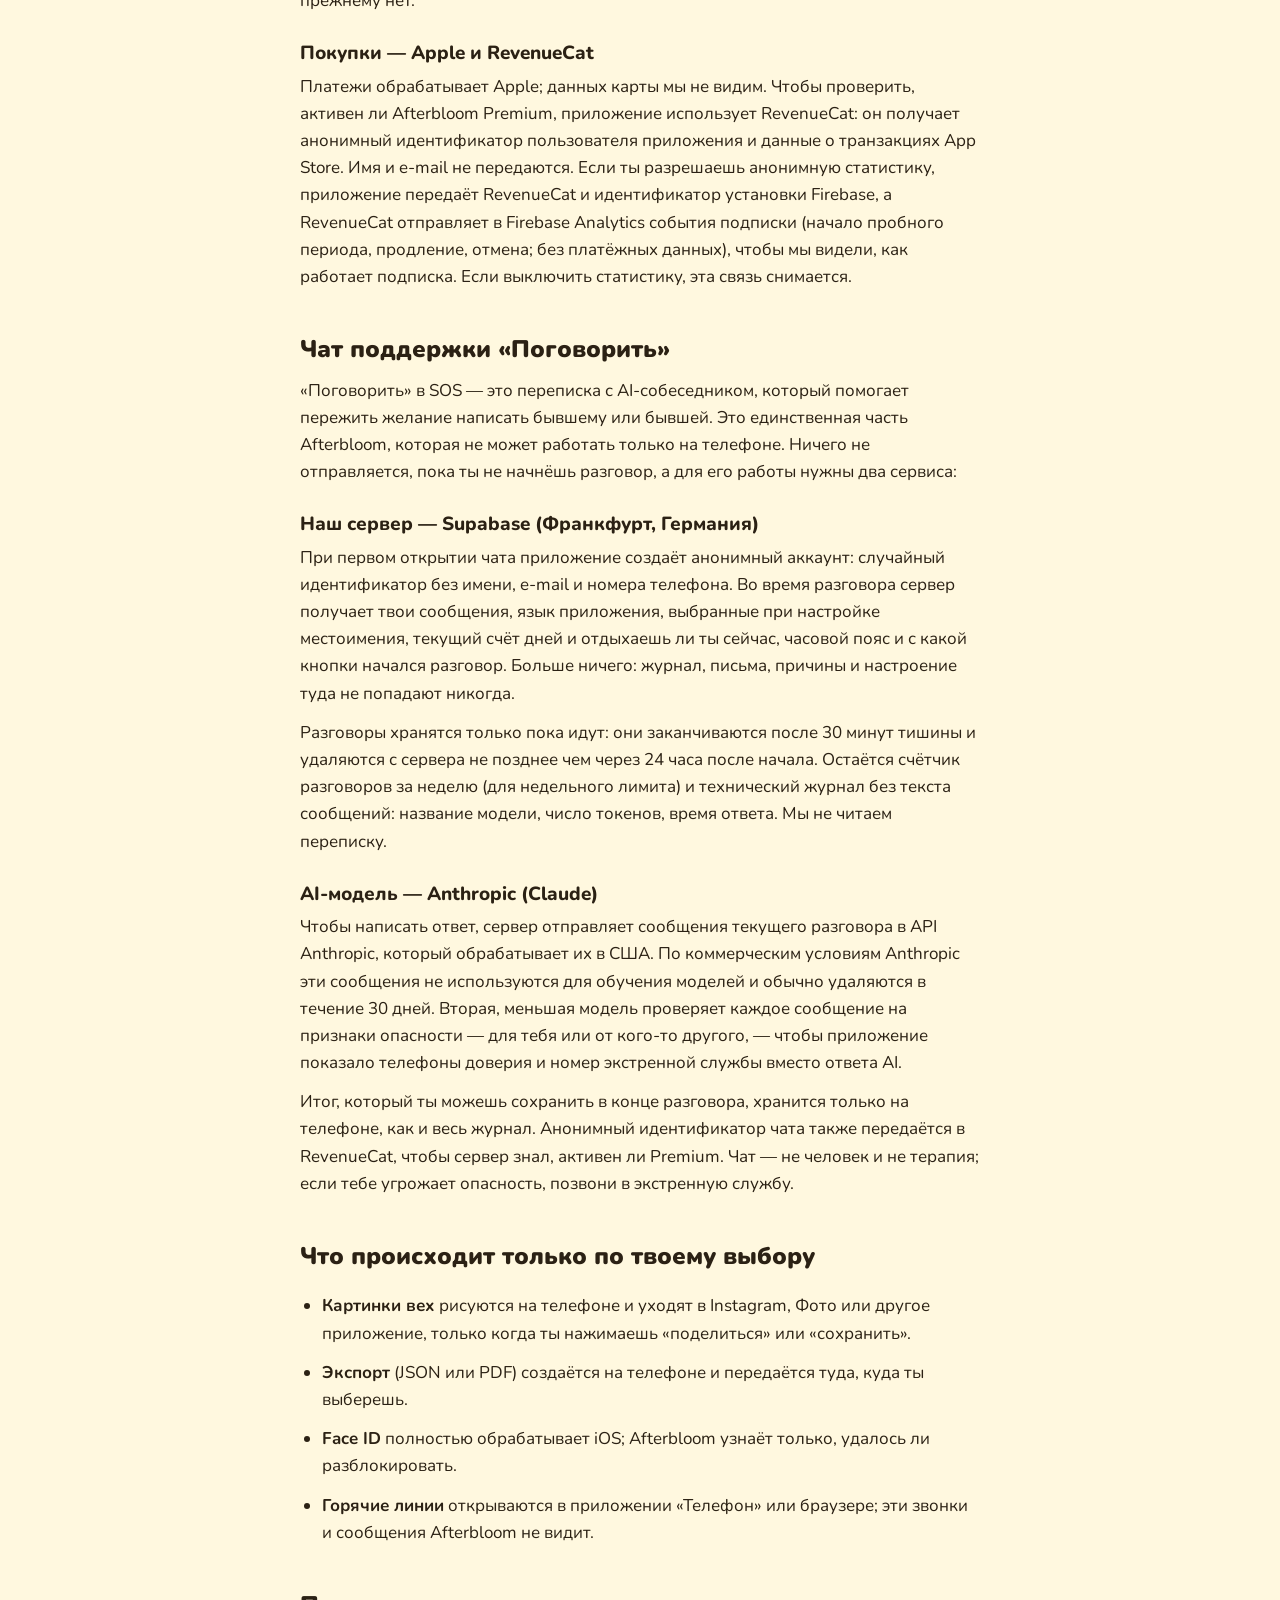
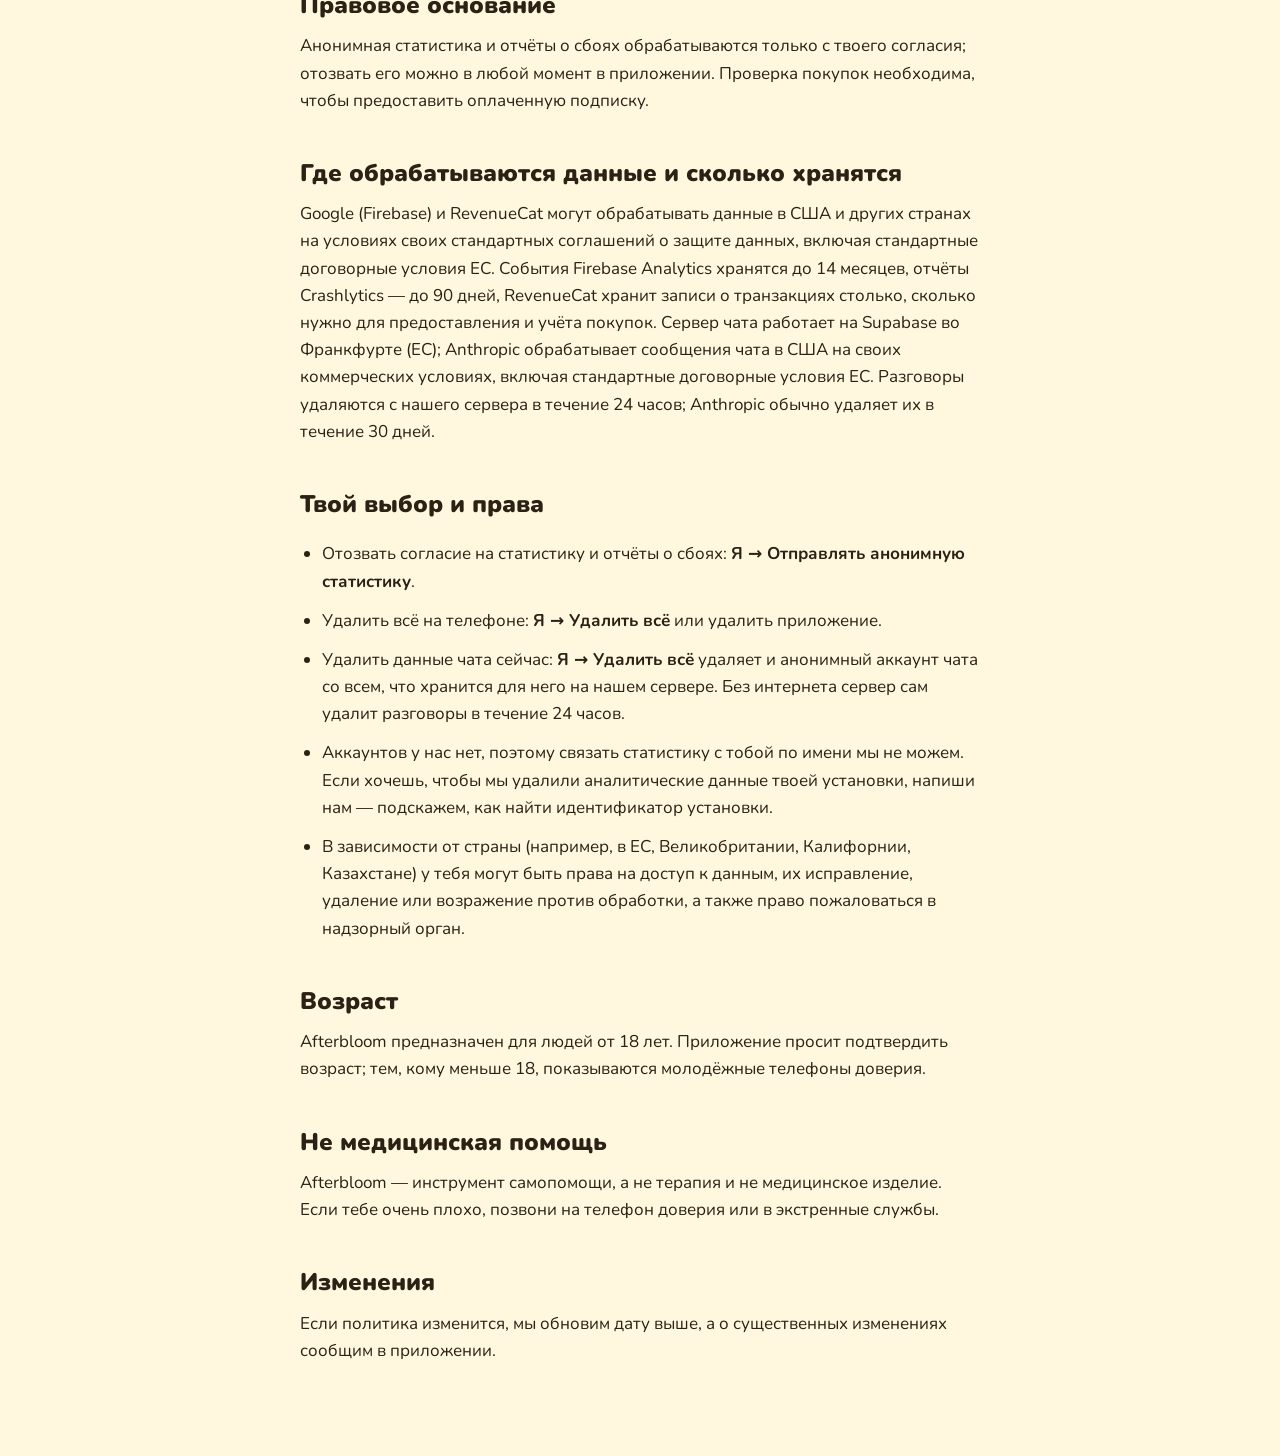
==== commit 0ebdb8c5: "Privacy policy: subscription events in statistics (RevenueCat to Firebase) With consent to anonymous" ====
--- a/privacy-ru.html
+++ b/privacy-ru.html
@@ -10,7 +10,7 @@
 <main>
 <p class="lang"><a href="privacy.html">English</a></p>
 <h1>Политика конфиденциальности</h1>
-<p class="meta">Afterbloom: пережить расставание · действует с 26 сентября 2026 года</p>
+<p class="meta">Afterbloom: пережить расставание · действует с 11 октября 2026 года</p>
 
 <p>Afterbloom — счётчик дней без контакта для тех, кто переживает расставание. Приложение устроено так, чтобы самое личное, что ты пишешь, не покидало телефон; единственное исключение — необязательный чат поддержки «Поговорить», которому нужен сервер, о нём отдельный раздел ниже. Здесь описано, что хранится только на устройстве, что немногое отправляется сервисам и как этим управлять.</p>
 
@@ -32,7 +32,7 @@
 <p>Если приложение упадёт, отправляется отчёт с техническими деталями (стек вызовов, модель устройства, версии iOS и приложения, идентификатор установки), чтобы мы могли исправить ошибку. Твоих текстов в отчётах нет. Они следуют тому же выбору, что и статистика; при отказе сохранённые на телефоне отчёты удаляются. В бета-версиях TestFlight отчёты о сбоях собираются независимо от этого выбора, чтобы исправить ошибки до выпуска; твоих текстов в них по-прежнему нет.</p>
 
 <h3>Покупки — Apple и RevenueCat</h3>
-<p>Платежи обрабатывает Apple; данных карты мы не видим. Чтобы проверить, активен ли Afterbloom Premium, приложение использует RevenueCat: он получает анонимный идентификатор пользователя приложения и данные о транзакциях App Store. Имя и e-mail не передаются.</p>
+<p>Платежи обрабатывает Apple; данных карты мы не видим. Чтобы проверить, активен ли Afterbloom Premium, приложение использует RevenueCat: он получает анонимный идентификатор пользователя приложения и данные о транзакциях App Store. Имя и e-mail не передаются. Если ты разрешаешь анонимную статистику, приложение передаёт RevenueCat и идентификатор установки Firebase, а RevenueCat отправляет в Firebase Analytics события подписки (начало пробного периода, продление, отмена; без платёжных данных), чтобы мы видели, как работает подписка. Если выключить статистику, эта связь снимается.</p>
 
 <h2>Чат поддержки «Поговорить»</h2>
 <p>«Поговорить» в SOS — это переписка с AI-собеседником, который помогает пережить желание написать бывшему или бывшей. Это единственная часть Afterbloom, которая не может работать только на телефоне. Ничего не отправляется, пока ты не начнёшь разговор, а для его работы нужны два сервиса:</p>
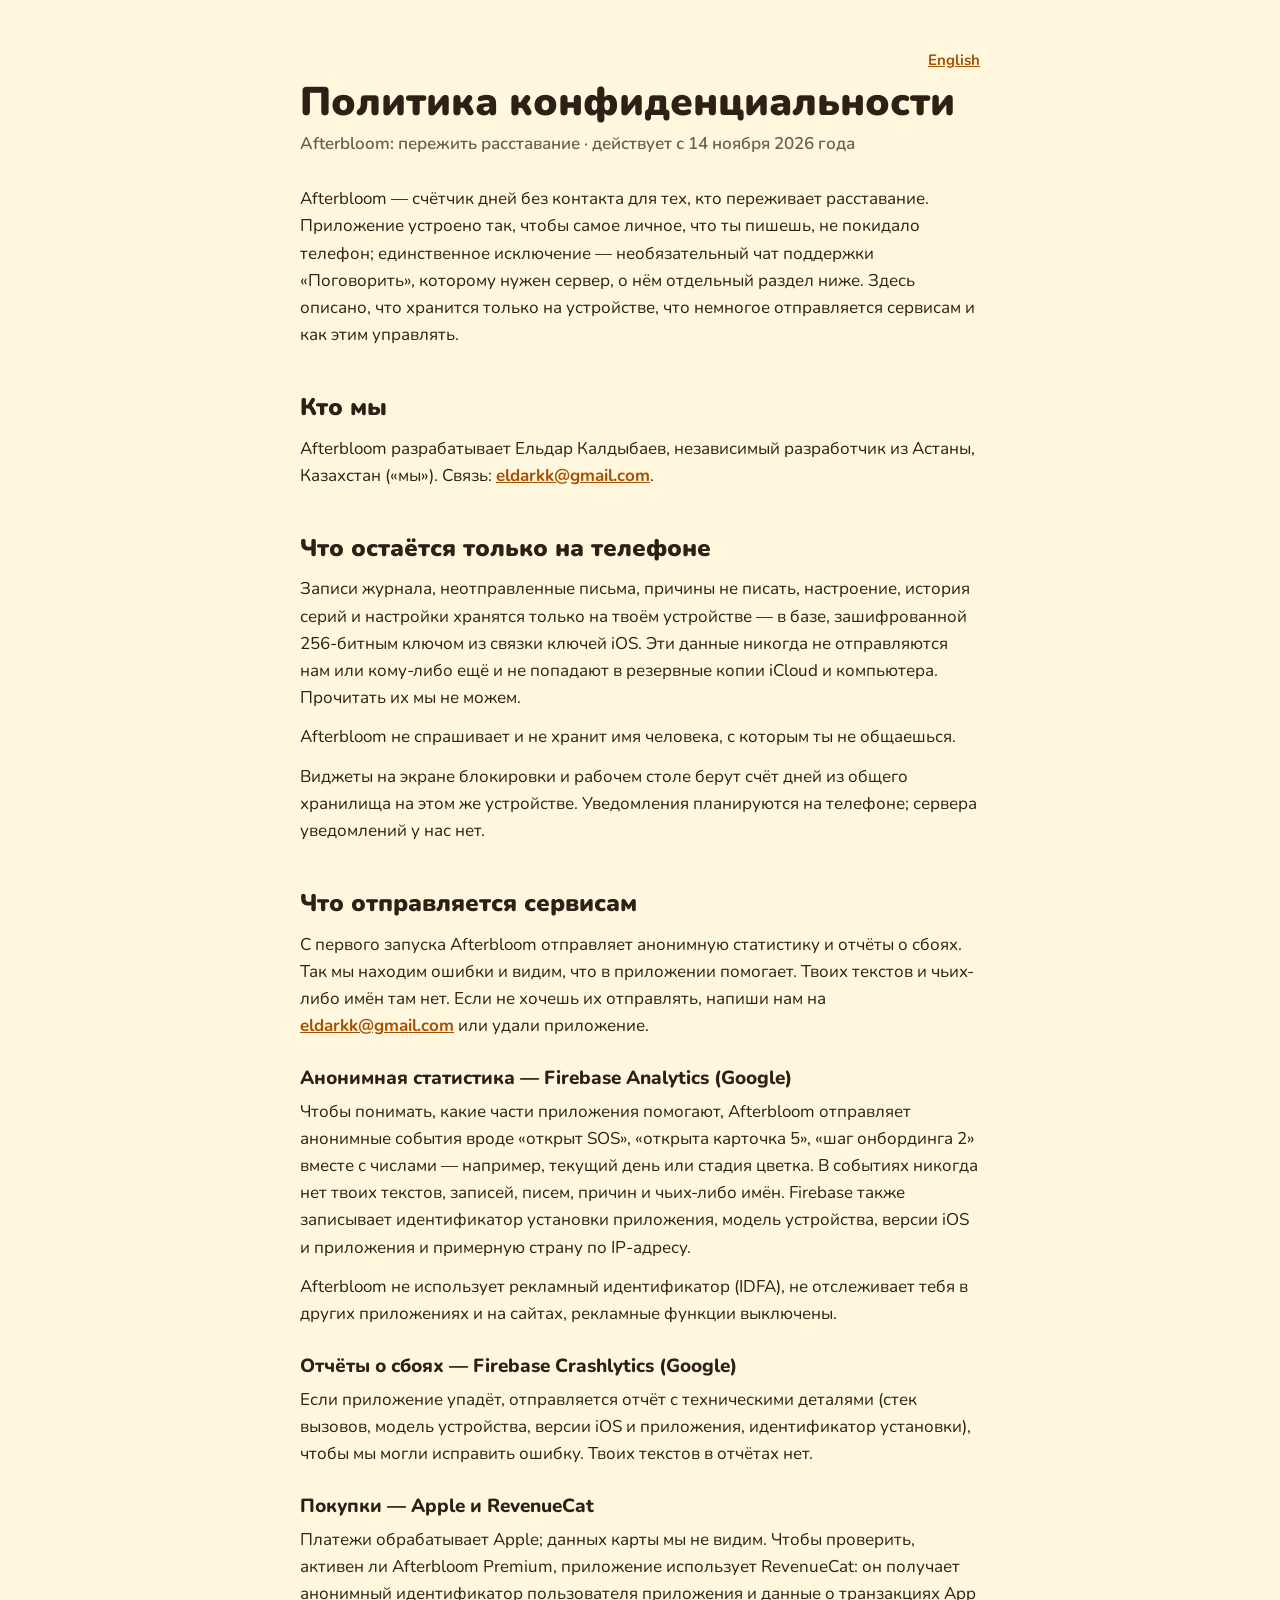
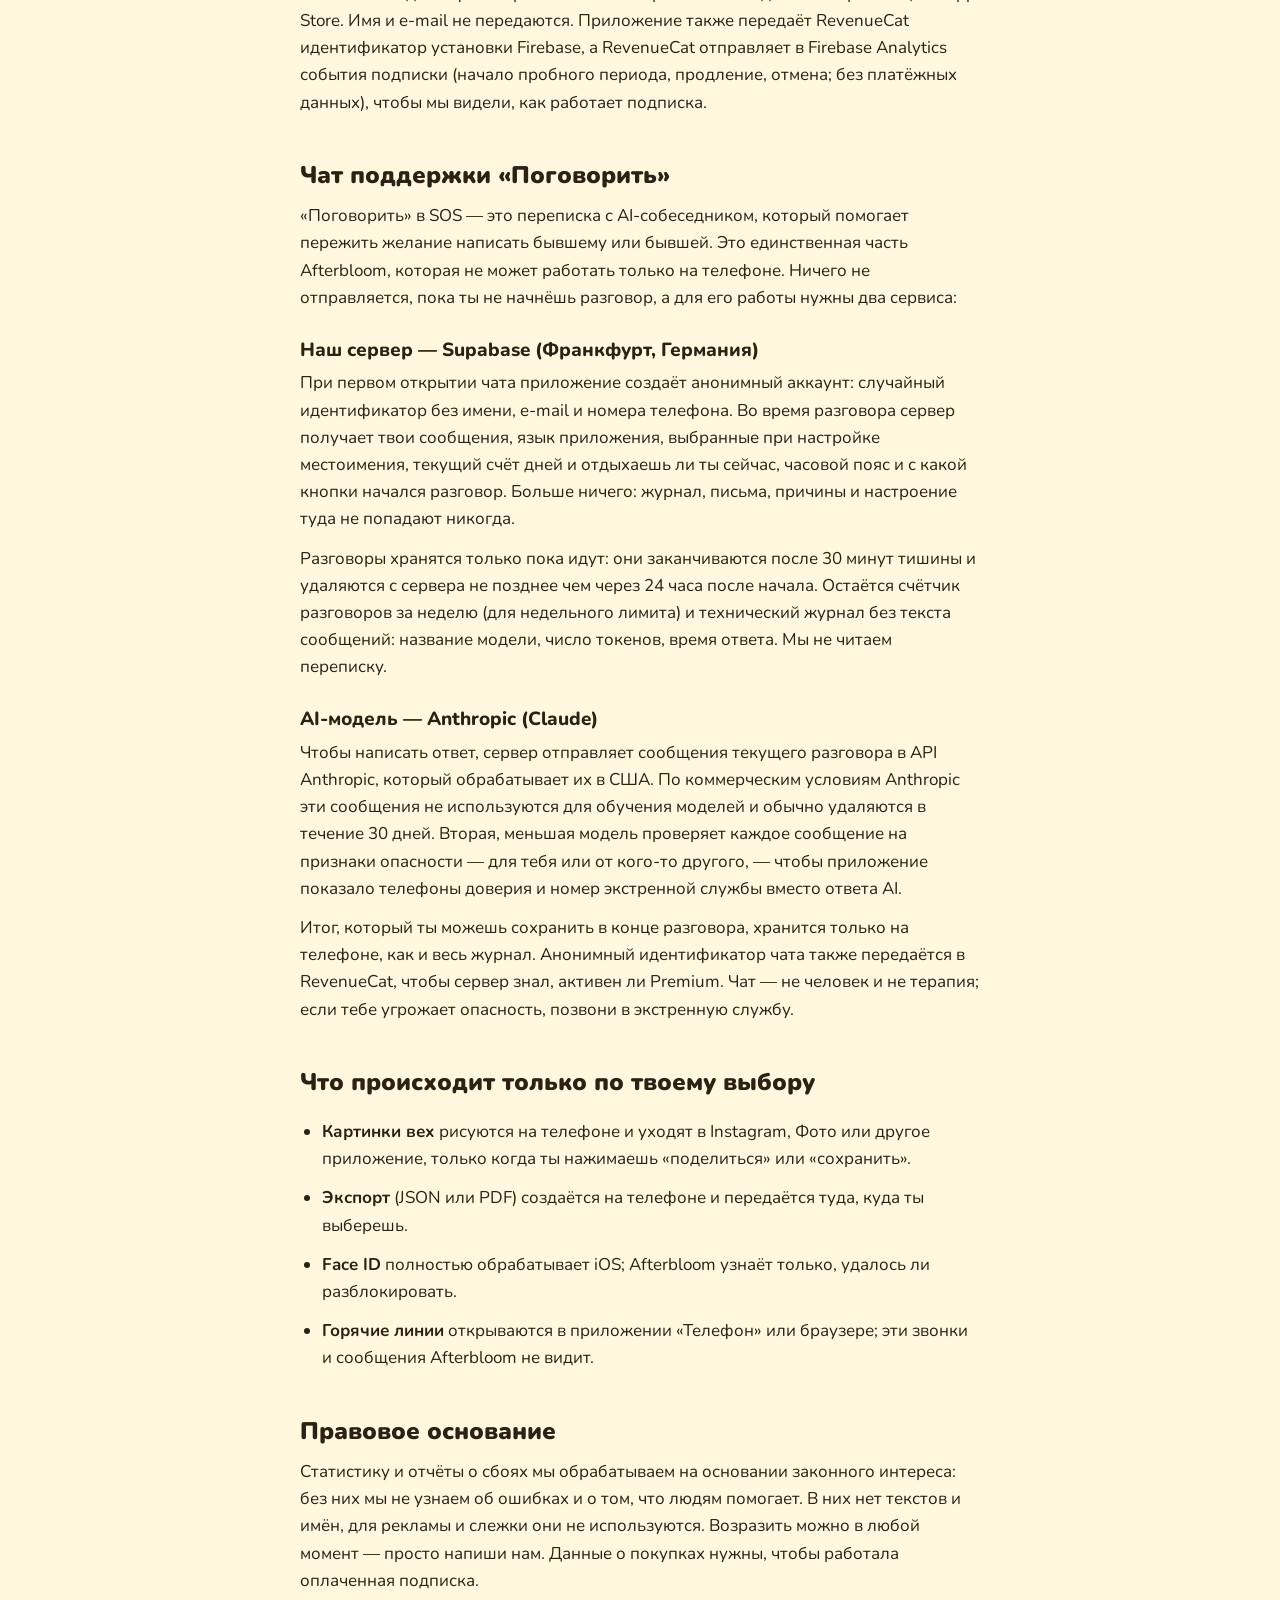
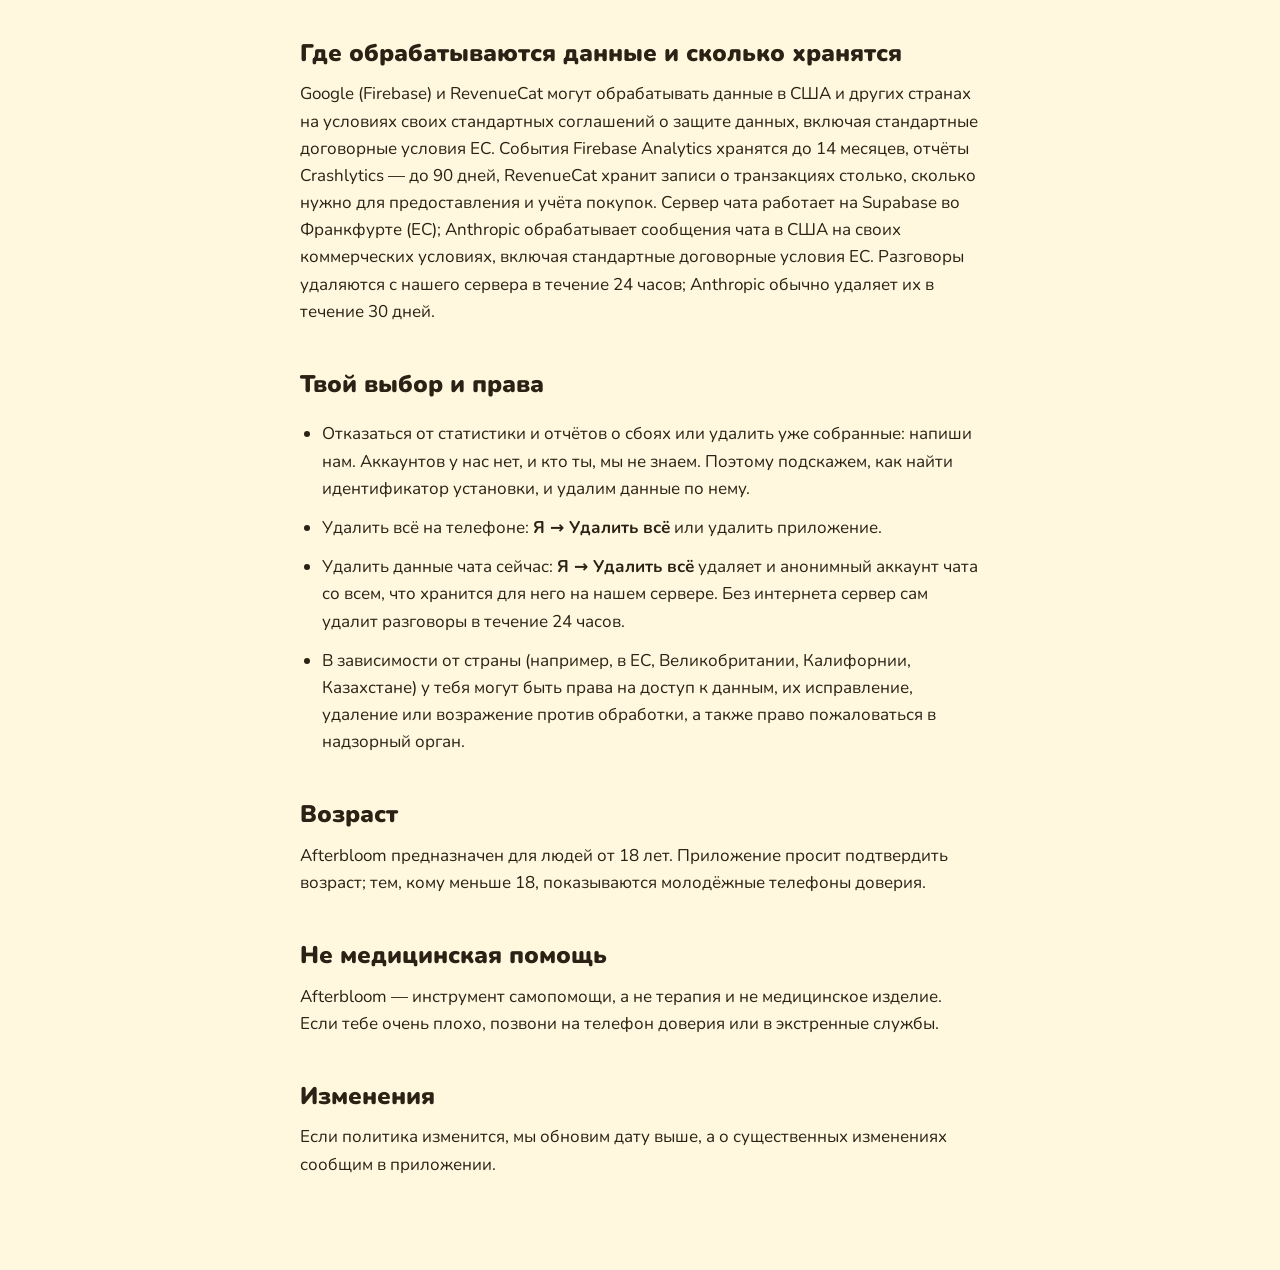
==== commit 4742a5dd: "Privacy policy: statistics and crash reports from first launch Co-Authored-By: Claude Opus 5.5 <nore" ====
--- a/privacy-ru.html
+++ b/privacy-ru.html
@@ -10,7 +10,7 @@
 <main>
 <p class="lang"><a href="privacy.html">English</a></p>
 <h1>Политика конфиденциальности</h1>
-<p class="meta">Afterbloom: пережить расставание · действует с 11 октября 2026 года</p>
+<p class="meta">Afterbloom: пережить расставание · действует с 14 ноября 2026 года</p>
 
 <p>Afterbloom — счётчик дней без контакта для тех, кто переживает расставание. Приложение устроено так, чтобы самое личное, что ты пишешь, не покидало телефон; единственное исключение — необязательный чат поддержки «Поговорить», которому нужен сервер, о нём отдельный раздел ниже. Здесь описано, что хранится только на устройстве, что немногое отправляется сервисам и как этим управлять.</p>
 
@@ -22,17 +22,17 @@
 <p>Afterbloom не спрашивает и не хранит имя человека, с которым ты не общаешься.</p>
 <p>Виджеты на экране блокировки и рабочем столе берут счёт дней из общего хранилища на этом же устройстве. Уведомления планируются на телефоне; сервера уведомлений у нас нет.</p>
 
-<h2>Что отправляется сервисам — только с твоего согласия</h2>
-<p>В конце настройки Afterbloom спрашивает, можно ли отправлять анонимную статистику. Пока ты не ответишь «Отправлять статистику», ничего из описанного ниже не собирается. Если выбрать «Не отправлять», сбор остаётся выключенным. Ответ можно поменять в любой момент: <em>Я → Отправлять анонимную статистику</em>.</p>
+<h2>Что отправляется сервисам</h2>
+<p>С первого запуска Afterbloom отправляет анонимную статистику и отчёты о сбоях. Так мы находим ошибки и видим, что в приложении помогает. Твоих текстов и чьих-либо имён там нет. Если не хочешь их отправлять, напиши нам на <a href="mailto:eldarkk@gmail.com">eldarkk@gmail.com</a> или удали приложение.</p>
 <h3>Анонимная статистика — Firebase Analytics (Google)</h3>
 <p>Чтобы понимать, какие части приложения помогают, Afterbloom отправляет анонимные события вроде «открыт SOS», «открыта карточка 5», «шаг онбординга 2» вместе с числами — например, текущий день или стадия цветка. В событиях никогда нет твоих текстов, записей, писем, причин и чьих-либо имён. Firebase также записывает идентификатор установки приложения, модель устройства, версии iOS и приложения и примерную страну по IP-адресу.</p>
 <p>Afterbloom не использует рекламный идентификатор (IDFA), не отслеживает тебя в других приложениях и на сайтах, рекламные функции выключены.</p>
 
 <h3>Отчёты о сбоях — Firebase Crashlytics (Google)</h3>
-<p>Если приложение упадёт, отправляется отчёт с техническими деталями (стек вызовов, модель устройства, версии iOS и приложения, идентификатор установки), чтобы мы могли исправить ошибку. Твоих текстов в отчётах нет. Они следуют тому же выбору, что и статистика; при отказе сохранённые на телефоне отчёты удаляются. В бета-версиях TestFlight отчёты о сбоях собираются независимо от этого выбора, чтобы исправить ошибки до выпуска; твоих текстов в них по-прежнему нет.</p>
+<p>Если приложение упадёт, отправляется отчёт с техническими деталями (стек вызовов, модель устройства, версии iOS и приложения, идентификатор установки), чтобы мы могли исправить ошибку. Твоих текстов в отчётах нет.</p>
 
 <h3>Покупки — Apple и RevenueCat</h3>
-<p>Платежи обрабатывает Apple; данных карты мы не видим. Чтобы проверить, активен ли Afterbloom Premium, приложение использует RevenueCat: он получает анонимный идентификатор пользователя приложения и данные о транзакциях App Store. Имя и e-mail не передаются. Если ты разрешаешь анонимную статистику, приложение передаёт RevenueCat и идентификатор установки Firebase, а RevenueCat отправляет в Firebase Analytics события подписки (начало пробного периода, продление, отмена; без платёжных данных), чтобы мы видели, как работает подписка. Если выключить статистику, эта связь снимается.</p>
+<p>Платежи обрабатывает Apple; данных карты мы не видим. Чтобы проверить, активен ли Afterbloom Premium, приложение использует RevenueCat: он получает анонимный идентификатор пользователя приложения и данные о транзакциях App Store. Имя и e-mail не передаются. Приложение также передаёт RevenueCat идентификатор установки Firebase, а RevenueCat отправляет в Firebase Analytics события подписки (начало пробного периода, продление, отмена; без платёжных данных), чтобы мы видели, как работает подписка.</p>
 
 <h2>Чат поддержки «Поговорить»</h2>
 <p>«Поговорить» в SOS — это переписка с AI-собеседником, который помогает пережить желание написать бывшему или бывшей. Это единственная часть Afterbloom, которая не может работать только на телефоне. Ничего не отправляется, пока ты не начнёшь разговор, а для его работы нужны два сервиса:</p>
@@ -52,17 +52,16 @@
 </ul>
 
 <h2>Правовое основание</h2>
-<p>Анонимная статистика и отчёты о сбоях обрабатываются только с твоего согласия; отозвать его можно в любой момент в приложении. Проверка покупок необходима, чтобы предоставить оплаченную подписку.</p>
+<p>Статистику и отчёты о сбоях мы обрабатываем на основании законного интереса: без них мы не узнаем об ошибках и о том, что людям помогает. В них нет текстов и имён, для рекламы и слежки они не используются. Возразить можно в любой момент — просто напиши нам. Данные о покупках нужны, чтобы работала оплаченная подписка.</p>
 
 <h2>Где обрабатываются данные и сколько хранятся</h2>
 <p>Google (Firebase) и RevenueCat могут обрабатывать данные в США и других странах на условиях своих стандартных соглашений о защите данных, включая стандартные договорные условия ЕС. События Firebase Analytics хранятся до 14 месяцев, отчёты Crashlytics — до 90 дней, RevenueCat хранит записи о транзакциях столько, сколько нужно для предоставления и учёта покупок. Сервер чата работает на Supabase во Франкфурте (ЕС); Anthropic обрабатывает сообщения чата в США на своих коммерческих условиях, включая стандартные договорные условия ЕС. Разговоры удаляются с нашего сервера в течение 24 часов; Anthropic обычно удаляет их в течение 30 дней.</p>
 
 <h2>Твой выбор и права</h2>
 <ul>
-<li>Отозвать согласие на статистику и отчёты о сбоях: <em>Я → Отправлять анонимную статистику</em>.</li>
+<li>Отказаться от статистики и отчётов о сбоях или удалить уже собранные: напиши нам. Аккаунтов у нас нет, и кто ты, мы не знаем. Поэтому подскажем, как найти идентификатор установки, и удалим данные по нему.</li>
 <li>Удалить всё на телефоне: <em>Я → Удалить всё</em> или удалить приложение.</li>
 <li>Удалить данные чата сейчас: <em>Я → Удалить всё</em> удаляет и анонимный аккаунт чата со всем, что хранится для него на нашем сервере. Без интернета сервер сам удалит разговоры в течение 24 часов.</li>
-<li>Аккаунтов у нас нет, поэтому связать статистику с тобой по имени мы не можем. Если хочешь, чтобы мы удалили аналитические данные твоей установки, напиши нам — подскажем, как найти идентификатор установки.</li>
 <li>В зависимости от страны (например, в ЕС, Великобритании, Калифорнии, Казахстане) у тебя могут быть права на доступ к данным, их исправление, удаление или возражение против обработки, а также право пожаловаться в надзорный орган.</li>
 </ul>
 
